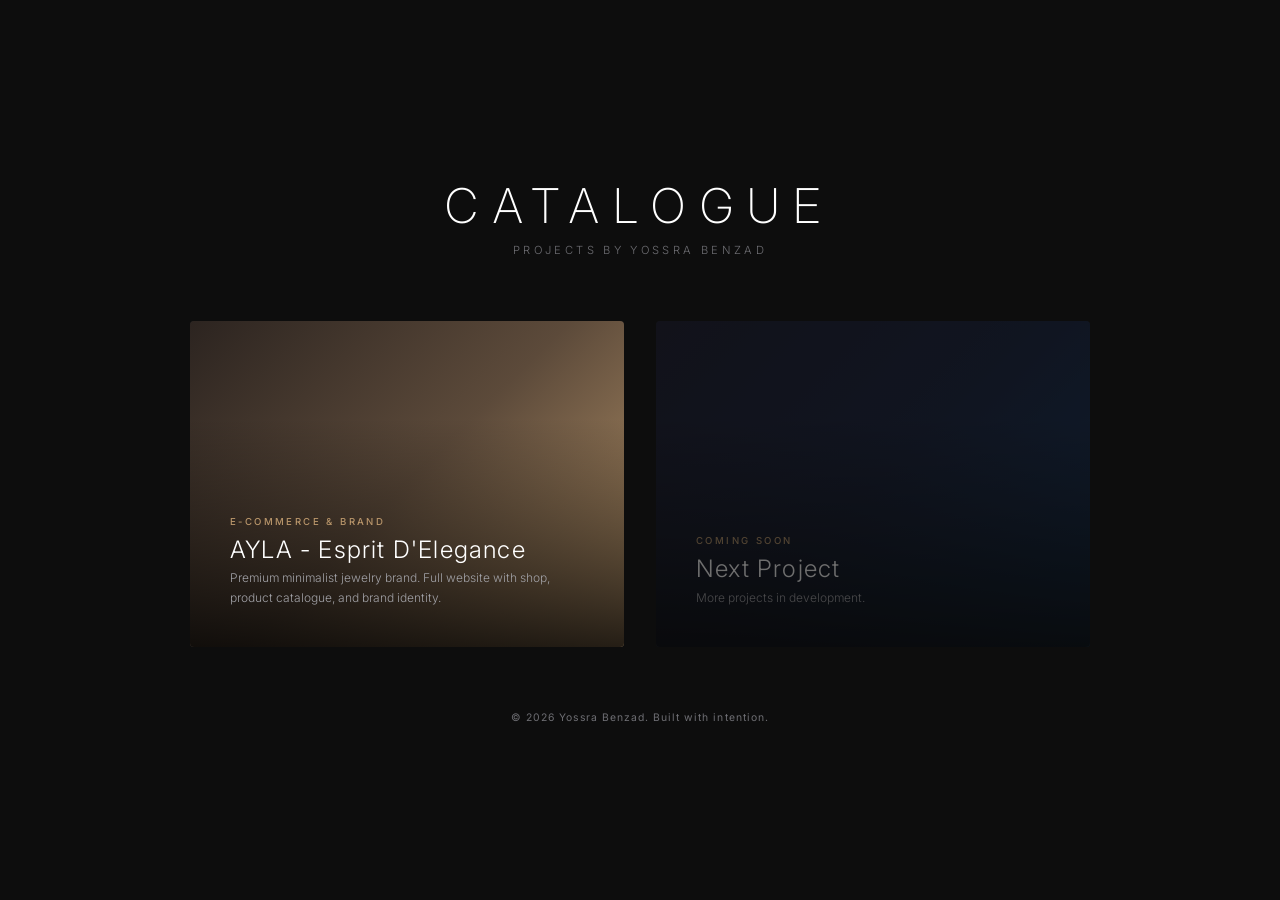
==== index.html @ 7e86b5d7 "feat: restructure as Catalogue with AYLA as sub-brand - Root index.html = Catalogue landing page (al" ====
<!DOCTYPE html>
<html lang="en">
<head>
  <meta charset="UTF-8">
  <meta name="viewport" content="width=device-width, initial-scale=1.0">
  <title>Catalogue | Projects by Yossra Benzad</title>
  <style>
    @import url('https://fonts.googleapis.com/css2?family=Inter:wght@200;300;400;500&display=swap');
    *, *::before, *::after { margin: 0; padding: 0; box-sizing: border-box; }
    body {
      font-family: 'Inter', sans-serif;
      background: #0D0D0D;
      color: #fff;
      min-height: 100vh;
      display: flex;
      flex-direction: column;
      align-items: center;
      justify-content: center;
      padding: 4rem 2rem;
    }
    h1 {
      font-size: 3rem;
      font-weight: 200;
      letter-spacing: 0.3em;
      text-transform: uppercase;
      margin-bottom: 0.5rem;
    }
    .subtitle {
      font-size: 0.7rem;
      font-weight: 300;
      letter-spacing: 0.3em;
      text-transform: uppercase;
      color: #6E6E73;
      margin-bottom: 4rem;
    }
    .projects {
      display: grid;
      grid-template-columns: repeat(auto-fit, minmax(300px, 1fr));
      gap: 2rem;
      max-width: 900px;
      width: 100%;
    }
    .project-card {
      position: relative;
      overflow: hidden;
      aspect-ratio: 4/3;
      border-radius: 4px;
      cursor: pointer;
      background: #1D1D1F;
      display: flex;
      flex-direction: column;
      justify-content: flex-end;
      padding: 2.5rem;
      text-decoration: none;
      color: inherit;
      transition: transform 0.5s cubic-bezier(0.25, 0.1, 0.25, 1);
    }
    .project-card:hover { transform: scale(1.02); }
    .project-card::before {
      content: '';
      position: absolute;
      inset: 0;
      background: linear-gradient(180deg, transparent 30%, rgba(0,0,0,0.8) 100%);
      z-index: 1;
    }
    .project-card-bg {
      position: absolute;
      inset: 0;
      transition: transform 1s ease;
    }
    .project-card:hover .project-card-bg { transform: scale(1.08); }
    .project-card-content { position: relative; z-index: 2; }
    .project-label {
      font-size: 0.6rem;
      font-weight: 500;
      letter-spacing: 0.25em;
      text-transform: uppercase;
      color: #B8956A;
      margin-bottom: 0.5rem;
    }
    .project-name {
      font-size: 1.5rem;
      font-weight: 300;
      letter-spacing: 0.05em;
      margin-bottom: 0.3rem;
    }
    .project-desc {
      font-size: 0.75rem;
      font-weight: 300;
      color: #A1A1A6;
      line-height: 1.6;
    }
    .project-arrow {
      position: absolute;
      top: 1.5rem;
      right: 1.5rem;
      font-size: 1.2rem;
      color: #B8956A;
      z-index: 2;
      opacity: 0;
      transform: translate(-5px, 5px);
      transition: all 0.4s;
    }
    .project-card:hover .project-arrow {
      opacity: 1;
      transform: translate(0, 0);
    }
    .footer-text {
      margin-top: 4rem;
      font-size: 0.65rem;
      color: #6E6E73;
      letter-spacing: 0.1em;
    }
  </style>
</head>
<body>
  <h1>Catalogue</h1>
  <p class="subtitle">Projects by Yossra Benzad</p>

  <div class="projects">
    <a href="ayla/index.html" class="project-card">
      <div class="project-card-bg" style="background: linear-gradient(135deg, #2C2420 0%, #5C4A3A 50%, #B8956A 100%);"></div>
      <span class="project-arrow">&nearr;</span>
      <div class="project-card-content">
        <p class="project-label">E-commerce & Brand</p>
        <h2 class="project-name">AYLA - Esprit D'Elegance</h2>
        <p class="project-desc">Premium minimalist jewelry brand. Full website with shop, product catalogue, and brand identity.</p>
      </div>
    </a>

    <a href="#" class="project-card" style="opacity:0.4;pointer-events:none;">
      <div class="project-card-bg" style="background: linear-gradient(135deg, #1a1a2e 0%, #16213e 50%, #0f3460 100%);"></div>
      <div class="project-card-content">
        <p class="project-label">Coming Soon</p>
        <h2 class="project-name">Next Project</h2>
        <p class="project-desc">More projects in development.</p>
      </div>
    </a>
  </div>

  <p class="footer-text">&copy; 2026 Yossra Benzad. Built with intention.</p>
</body>
</html>
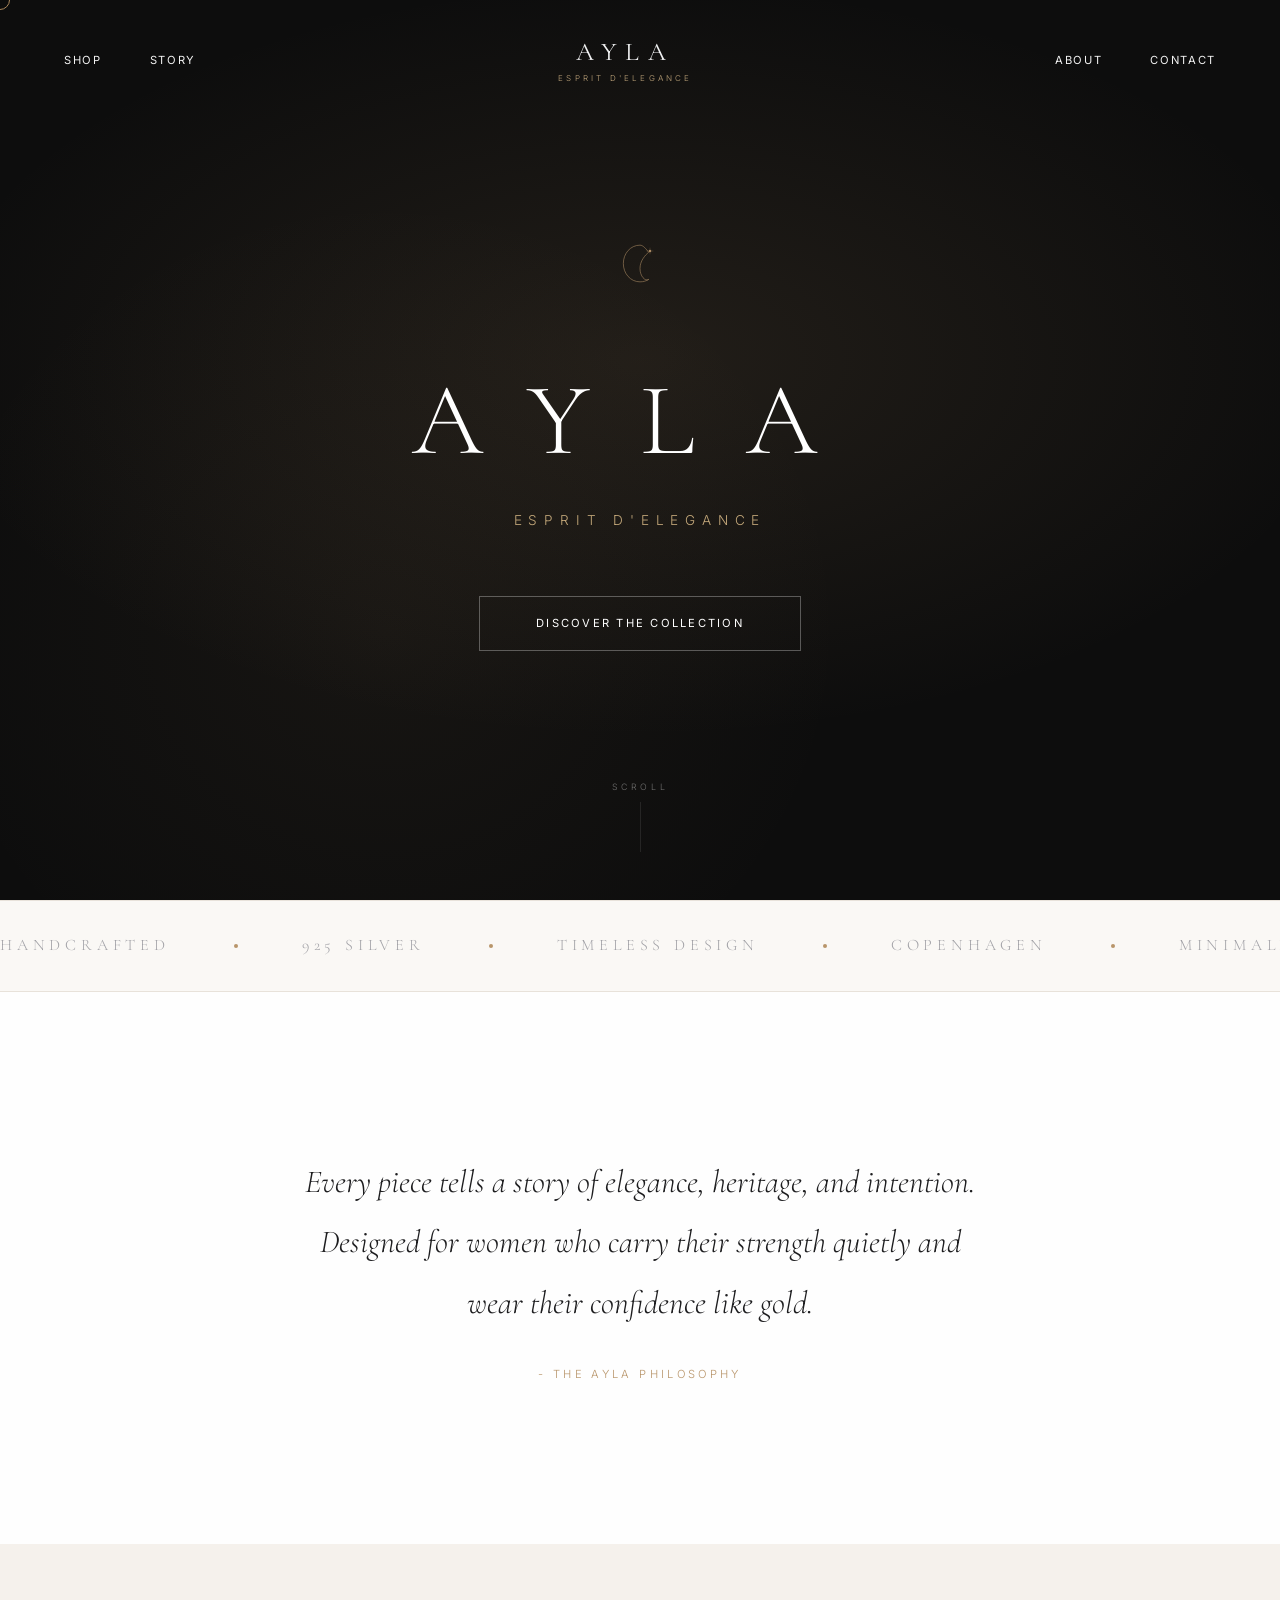
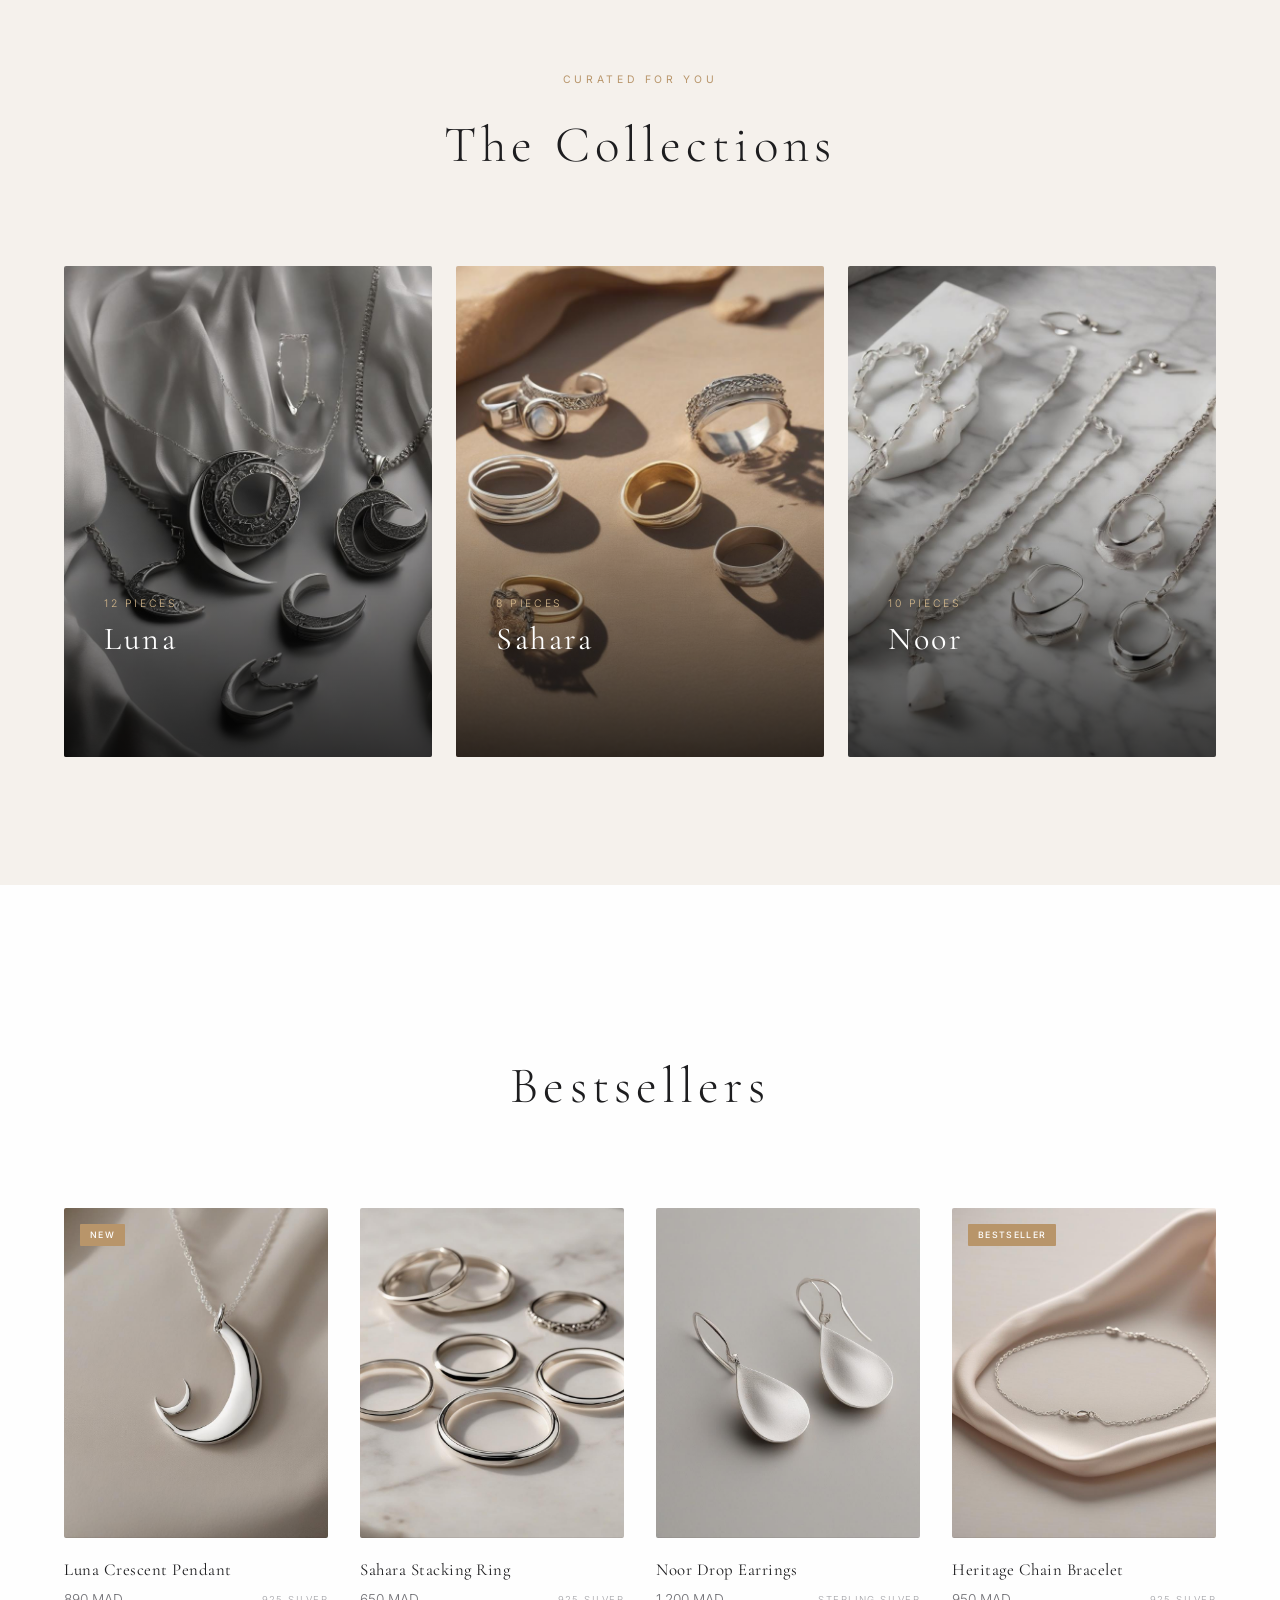
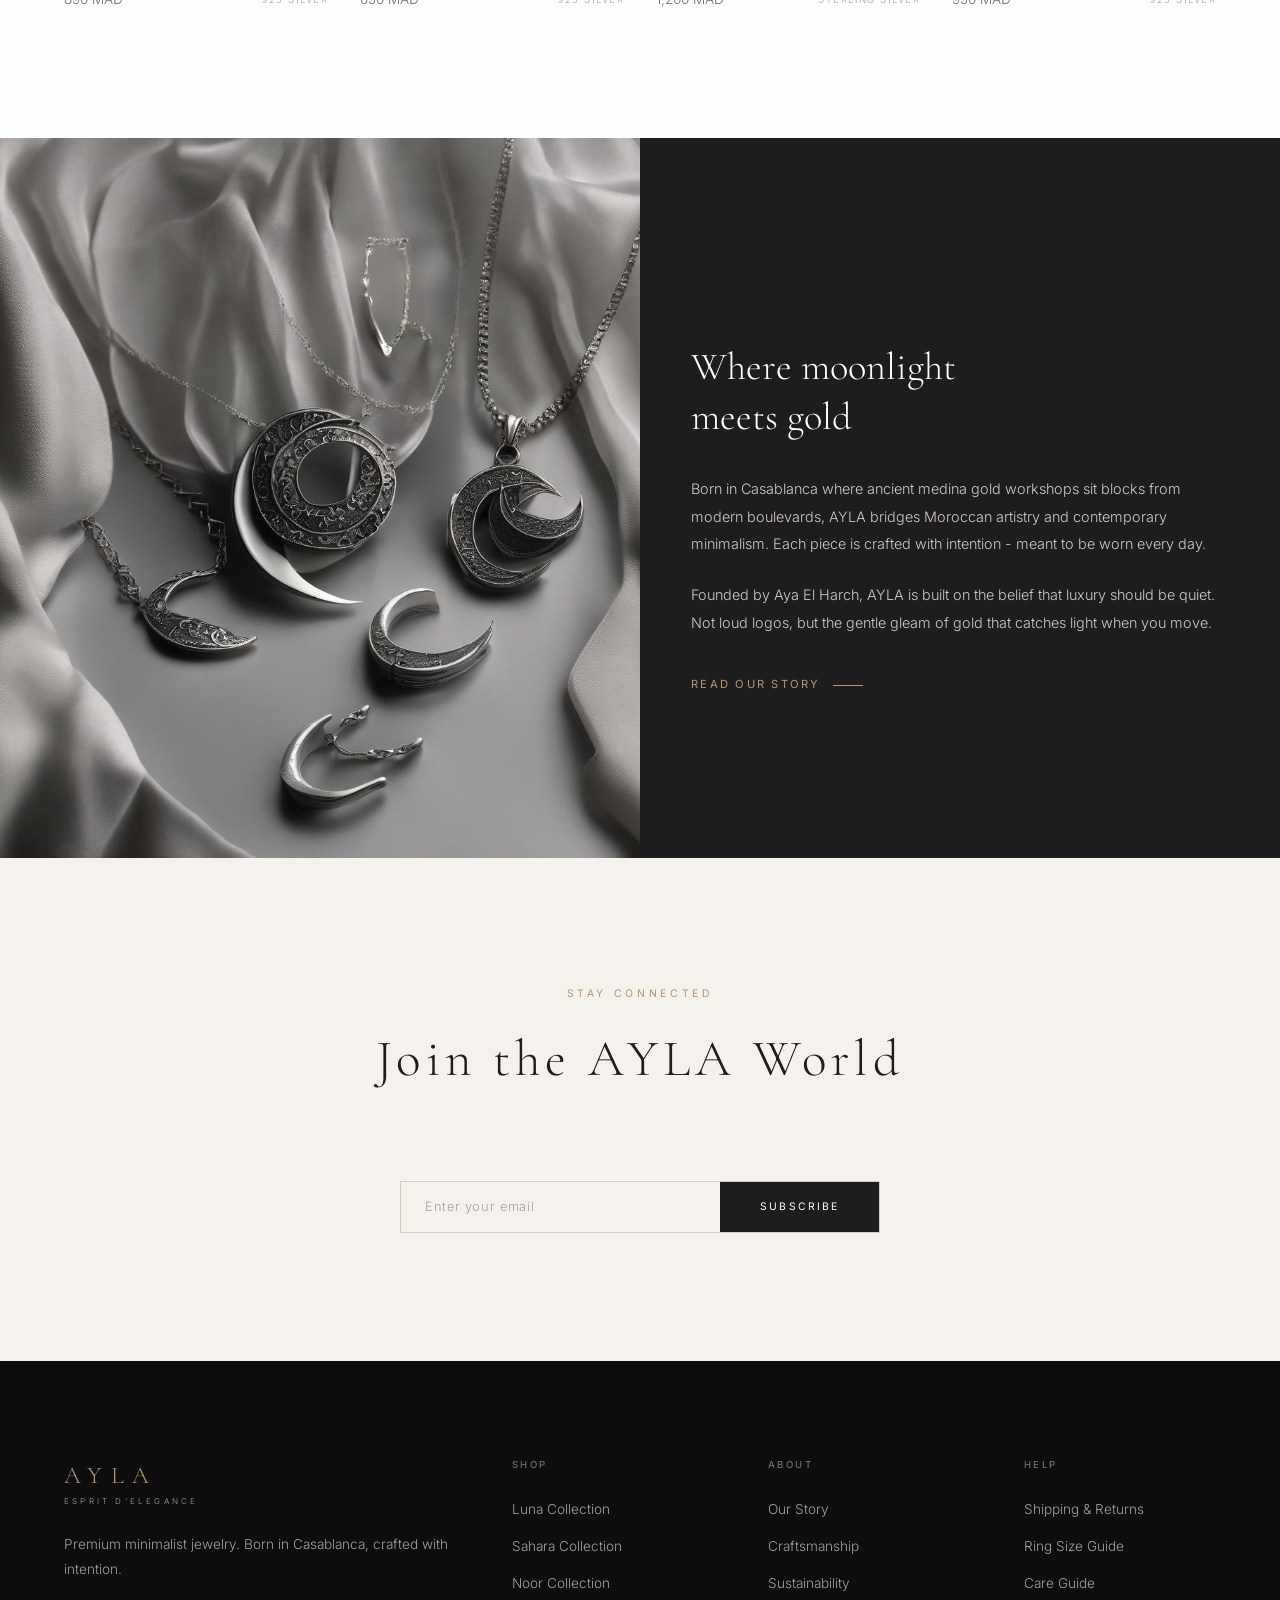
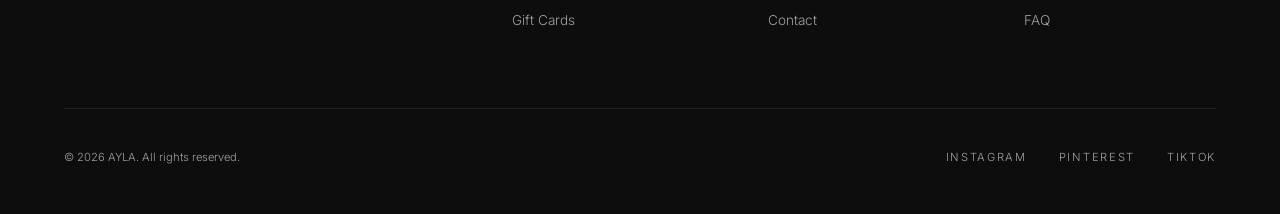
==== commit 7fc9f37f: "Deploy aylamaison.com - restructure for GitHub Pages - CNAME: aylamaison.com custom domain - Moved a" ====
--- a/index.html
+++ b/index.html
@@ -3,141 +3,351 @@
 <head>
   <meta charset="UTF-8">
   <meta name="viewport" content="width=device-width, initial-scale=1.0">
-  <title>Catalogue | Projects by Yossra Benzad</title>
-  <style>
-    @import url('https://fonts.googleapis.com/css2?family=Inter:wght@200;300;400;500&display=swap');
-    *, *::before, *::after { margin: 0; padding: 0; box-sizing: border-box; }
-    body {
-      font-family: 'Inter', sans-serif;
-      background: #0D0D0D;
-      color: #fff;
-      min-height: 100vh;
-      display: flex;
-      flex-direction: column;
-      align-items: center;
-      justify-content: center;
-      padding: 4rem 2rem;
-    }
-    h1 {
-      font-size: 3rem;
-      font-weight: 200;
-      letter-spacing: 0.3em;
-      text-transform: uppercase;
-      margin-bottom: 0.5rem;
-    }
-    .subtitle {
-      font-size: 0.7rem;
-      font-weight: 300;
-      letter-spacing: 0.3em;
-      text-transform: uppercase;
-      color: #6E6E73;
-      margin-bottom: 4rem;
-    }
-    .projects {
-      display: grid;
-      grid-template-columns: repeat(auto-fit, minmax(300px, 1fr));
-      gap: 2rem;
-      max-width: 900px;
-      width: 100%;
-    }
-    .project-card {
-      position: relative;
-      overflow: hidden;
-      aspect-ratio: 4/3;
-      border-radius: 4px;
-      cursor: pointer;
-      background: #1D1D1F;
-      display: flex;
-      flex-direction: column;
-      justify-content: flex-end;
-      padding: 2.5rem;
-      text-decoration: none;
-      color: inherit;
-      transition: transform 0.5s cubic-bezier(0.25, 0.1, 0.25, 1);
-    }
-    .project-card:hover { transform: scale(1.02); }
-    .project-card::before {
-      content: '';
-      position: absolute;
-      inset: 0;
-      background: linear-gradient(180deg, transparent 30%, rgba(0,0,0,0.8) 100%);
-      z-index: 1;
-    }
-    .project-card-bg {
-      position: absolute;
-      inset: 0;
-      transition: transform 1s ease;
-    }
-    .project-card:hover .project-card-bg { transform: scale(1.08); }
-    .project-card-content { position: relative; z-index: 2; }
-    .project-label {
-      font-size: 0.6rem;
-      font-weight: 500;
-      letter-spacing: 0.25em;
-      text-transform: uppercase;
-      color: #B8956A;
-      margin-bottom: 0.5rem;
-    }
-    .project-name {
-      font-size: 1.5rem;
-      font-weight: 300;
-      letter-spacing: 0.05em;
-      margin-bottom: 0.3rem;
-    }
-    .project-desc {
-      font-size: 0.75rem;
-      font-weight: 300;
-      color: #A1A1A6;
-      line-height: 1.6;
-    }
-    .project-arrow {
-      position: absolute;
-      top: 1.5rem;
-      right: 1.5rem;
-      font-size: 1.2rem;
-      color: #B8956A;
-      z-index: 2;
-      opacity: 0;
-      transform: translate(-5px, 5px);
-      transition: all 0.4s;
-    }
-    .project-card:hover .project-arrow {
-      opacity: 1;
-      transform: translate(0, 0);
-    }
-    .footer-text {
-      margin-top: 4rem;
-      font-size: 0.65rem;
-      color: #6E6E73;
-      letter-spacing: 0.1em;
-    }
-  </style>
+  <title>AYLA - Esprit D'Elegance | Fine Jewelry</title>
+  <meta name="description" content="AYLA - Esprit D'Elegance. Premium minimalist jewelry crafted with intention. Timeless pieces for the modern woman.">
+  <link rel="stylesheet" href="assets/css/style.css">
 </head>
 <body>
-  <h1>Catalogue</h1>
-  <p class="subtitle">Projects by Yossra Benzad</p>
-
-  <div class="projects">
-    <a href="ayla/index.html" class="project-card">
-      <div class="project-card-bg" style="background: linear-gradient(135deg, #2C2420 0%, #5C4A3A 50%, #B8956A 100%);"></div>
-      <span class="project-arrow">&nearr;</span>
-      <div class="project-card-content">
-        <p class="project-label">E-commerce & Brand</p>
-        <h2 class="project-name">AYLA - Esprit D'Elegance</h2>
-        <p class="project-desc">Premium minimalist jewelry brand. Full website with shop, product catalogue, and brand identity.</p>
-      </div>
-    </a>
-
-    <a href="#" class="project-card" style="opacity:0.4;pointer-events:none;">
-      <div class="project-card-bg" style="background: linear-gradient(135deg, #1a1a2e 0%, #16213e 50%, #0f3460 100%);"></div>
-      <div class="project-card-content">
-        <p class="project-label">Coming Soon</p>
-        <h2 class="project-name">Next Project</h2>
-        <p class="project-desc">More projects in development.</p>
-      </div>
-    </a>
+
+  <!-- Custom cursor -->
+  <div class="custom-cursor" id="cursor"></div>
+
+  <!-- ═══ Navigation ═══ -->
+  <nav class="nav" id="nav">
+    <ul class="nav-links">
+      <li><a href="shop.html">Shop</a></li>
+      <li><a href="#story">Story</a></li>
+    </ul>
+    <div class="nav-logo">
+      <a href="/">
+        <div class="nav-logo-text">AYLA</div>
+        <div class="nav-logo-sub">Esprit D'Elegance</div>
+      </a>
+    </div>
+    <ul class="nav-links">
+      <li><a href="about.html">About</a></li>
+      <li><a href="contact.html">Contact</a></li>
+    </ul>
+    <div class="nav-toggle" onclick="document.querySelector('.nav-links').classList.toggle('open')">
+      <span></span><span></span><span></span>
+    </div>
+  </nav>
+
+  <!-- ═══ Hero ═══ -->
+  <section class="hero" id="hero">
+    <div class="hero-video-bg"></div>
+    <div class="hero-particles" id="particles"></div>
+
+    <div class="hero-content">
+      <!-- SVG Logo: Crescent moon with star -->
+      <svg class="hero-moon-icon" viewBox="0 0 60 60" fill="none">
+        <path d="M30 5C18.5 5 10 15 10 27c0 12 8.5 22 20 22 4 0 7.5-1 10.5-3C36 49 30 42 30 33c0-9 6-16 10.5-19.5C37.5 10 34 5 30 5z" fill="none" stroke="#B8956A" stroke-width="0.8" opacity="0.8"/>
+        <circle cx="42" cy="12" r="1.5" fill="#B8956A" opacity="0.9"/>
+        <path d="M42 8v8M38 12h8" stroke="#B8956A" stroke-width="0.5" opacity="0.5"/>
+      </svg>
+
+      <h1 class="hero-title">AYLA</h1>
+      <p class="hero-tagline">Esprit D'Elegance</p>
+      <a href="#collections" class="hero-cta magnetic-btn">Discover the Collection</a>
+    </div>
+
+    <div class="hero-scroll-indicator">
+      <span>Scroll</span>
+      <div class="scroll-line"></div>
+    </div>
+  </section>
+
+  <!-- ═══ Marquee ═══ -->
+  <div class="marquee-section">
+    <div class="marquee-track">
+      <span class="marquee-item">Handcrafted <span class="marquee-dot"></span></span>
+      <span class="marquee-item">925 Silver <span class="marquee-dot"></span></span>
+      <span class="marquee-item">Timeless Design <span class="marquee-dot"></span></span>
+      <span class="marquee-item">Copenhagen <span class="marquee-dot"></span></span>
+      <span class="marquee-item">Minimalist <span class="marquee-dot"></span></span>
+      <span class="marquee-item">Heritage <span class="marquee-dot"></span></span>
+      <span class="marquee-item">Everyday Luxury <span class="marquee-dot"></span></span>
+      <span class="marquee-item">Sustainable <span class="marquee-dot"></span></span>
+      <!-- duplicate for seamless loop -->
+      <span class="marquee-item">Handcrafted <span class="marquee-dot"></span></span>
+      <span class="marquee-item">925 Silver <span class="marquee-dot"></span></span>
+      <span class="marquee-item">Timeless Design <span class="marquee-dot"></span></span>
+      <span class="marquee-item">Copenhagen <span class="marquee-dot"></span></span>
+      <span class="marquee-item">Minimalist <span class="marquee-dot"></span></span>
+      <span class="marquee-item">Heritage <span class="marquee-dot"></span></span>
+      <span class="marquee-item">Everyday Luxury <span class="marquee-dot"></span></span>
+      <span class="marquee-item">Sustainable <span class="marquee-dot"></span></span>
+    </div>
   </div>
 
-  <p class="footer-text">&copy; 2026 Yossra Benzad. Built with intention.</p>
+  <!-- ═══ Philosophy ═══ -->
+  <section class="philosophy">
+    <p class="philosophy-quote reveal">
+      Every piece tells a story of elegance, heritage, and intention.
+      Designed for women who carry their strength quietly
+      and wear their confidence like gold.
+    </p>
+    <p class="philosophy-attribution reveal reveal-delay-1">- The AYLA Philosophy</p>
+  </section>
+
+  <!-- ═══ Collections ═══ -->
+  <section class="collections" id="collections">
+    <div class="section-header">
+      <p class="section-label reveal">Curated for you</p>
+      <h2 class="section-title reveal reveal-delay-1">The Collections</h2>
+    </div>
+    <div class="collections-grid">
+      <div class="collection-card reveal">
+        <div class="collection-card-bg" style="background: url('assets/images/collection_luna.jpg') center/cover;"></div>
+        <div class="collection-card-overlay">
+          <span class="collection-count">12 Pieces</span>
+          <h3 class="collection-name">Luna</h3>
+          <div class="collection-explore">
+            Explore <span class="collection-explore-arrow"></span>
+          </div>
+        </div>
+      </div>
+      <div class="collection-card reveal reveal-delay-1">
+        <div class="collection-card-bg" style="background: url('assets/images/collection_sahara.jpg') center/cover;"></div>
+        <div class="collection-card-overlay">
+          <span class="collection-count">8 Pieces</span>
+          <h3 class="collection-name">Sahara</h3>
+          <div class="collection-explore">
+            Explore <span class="collection-explore-arrow"></span>
+          </div>
+        </div>
+      </div>
+      <div class="collection-card reveal reveal-delay-2">
+        <div class="collection-card-bg" style="background: url('assets/images/collection_noor.jpg') center/cover;"></div>
+        <div class="collection-card-overlay">
+          <span class="collection-count">10 Pieces</span>
+          <h3 class="collection-name">Noor</h3>
+          <div class="collection-explore">
+            Explore <span class="collection-explore-arrow"></span>
+          </div>
+        </div>
+      </div>
+    </div>
+  </section>
+
+  <!-- ═══ Featured Products ═══ -->
+  <section class="products" id="bestsellers">
+    <div class="section-header">
+      <p class="section-label reveal">Most Loved</p>
+      <h2 class="section-title reveal reveal-delay-1">Bestsellers</h2>
+    </div>
+    <div class="products-grid">
+      <div class="product-card reveal">
+        <div class="product-image-wrap">
+          <div class="product-image-inner">
+            <img src="assets/images/luna_pendant.jpg" alt="Luna Crescent Pendant" style="width:100%;height:100%;object-fit:cover;">
+          </div>
+          <span class="product-badge">New</span>
+          <div class="product-quick">Quick View</div>
+        </div>
+        <h3 class="product-name">Luna Crescent Pendant</h3>
+        <div class="product-meta">
+          <span class="product-price">890 MAD</span>
+          <span class="product-material">925 Silver</span>
+        </div>
+      </div>
+      <div class="product-card reveal reveal-delay-1">
+        <div class="product-image-wrap">
+          <div class="product-image-inner">
+            <img src="assets/images/sahara_ring.jpg" alt="Sahara Stacking Ring" style="width:100%;height:100%;object-fit:cover;">
+          </div>
+          <div class="product-quick">Quick View</div>
+        </div>
+        <h3 class="product-name">Sahara Stacking Ring</h3>
+        <div class="product-meta">
+          <span class="product-price">650 MAD</span>
+          <span class="product-material">925 Silver</span>
+        </div>
+      </div>
+      <div class="product-card reveal reveal-delay-2">
+        <div class="product-image-wrap">
+          <div class="product-image-inner">
+            <img src="assets/images/noor_earrings.jpg" alt="Noor Drop Earrings" style="width:100%;height:100%;object-fit:cover;">
+          </div>
+          <div class="product-quick">Quick View</div>
+        </div>
+        <h3 class="product-name">Noor Drop Earrings</h3>
+        <div class="product-meta">
+          <span class="product-price">1,200 MAD</span>
+          <span class="product-material">Sterling Silver</span>
+        </div>
+      </div>
+      <div class="product-card reveal reveal-delay-3">
+        <div class="product-image-wrap">
+          <div class="product-image-inner">
+            <img src="assets/images/heritage_bracelet.jpg" alt="Heritage Chain Bracelet" style="width:100%;height:100%;object-fit:cover;">
+          </div>
+          <span class="product-badge">Bestseller</span>
+          <div class="product-quick">Quick View</div>
+        </div>
+        <h3 class="product-name">Heritage Chain Bracelet</h3>
+        <div class="product-meta">
+          <span class="product-price">950 MAD</span>
+          <span class="product-material">925 Silver</span>
+        </div>
+      </div>
+    </div>
+  </section>
+
+  <!-- ═══ Brand Story Split ═══ -->
+  <section class="story-split" id="story">
+    <div class="story-image">
+      <div class="story-image-bg" style="background: url('assets/images/collection_luna.jpg') center/cover;"></div>
+    </div>
+    <div class="story-content">
+      <p class="section-label reveal">Our Heritage</p>
+      <h2 class="story-headline reveal reveal-delay-1">Where moonlight<br>meets gold</h2>
+      <p class="story-text reveal reveal-delay-2">
+        Born in Casablanca where ancient medina gold workshops sit blocks from modern
+        boulevards, AYLA bridges Moroccan artistry and contemporary minimalism.
+        Each piece is crafted with intention - meant to be worn every day.
+      </p>
+      <p class="story-text reveal reveal-delay-2">
+        Founded by Aya El Harch, AYLA is built on the belief that luxury should be quiet.
+        Not loud logos, but the gentle gleam of gold that catches light when you move.
+      </p>
+      <a href="about.html" class="story-cta reveal reveal-delay-3">
+        Read Our Story <span class="story-cta-line"></span>
+      </a>
+    </div>
+  </section>
+
+  <!-- ═══ Newsletter ═══ -->
+  <section class="newsletter">
+    <div class="section-header">
+      <p class="section-label reveal">Stay Connected</p>
+      <h2 class="section-title reveal reveal-delay-1">Join the AYLA World</h2>
+    </div>
+    <form class="newsletter-form reveal reveal-delay-2" onsubmit="event.preventDefault(); this.querySelector('button').textContent='Thank You'; this.querySelector('input').value='';">
+      <input type="email" class="newsletter-input" placeholder="Enter your email" required>
+      <button type="submit" class="newsletter-btn">Subscribe</button>
+    </form>
+  </section>
+
+  <!-- ═══ Footer ═══ -->
+  <footer class="footer">
+    <div class="footer-top">
+      <div>
+        <div class="footer-brand-name">AYLA</div>
+        <div class="footer-brand-sub">Esprit D'Elegance</div>
+        <p class="footer-brand-text">Premium minimalist jewelry. Born in Casablanca, crafted with intention.</p>
+      </div>
+      <div class="footer-col">
+        <h4>Shop</h4>
+        <ul>
+          <li><a href="#">Luna Collection</a></li>
+          <li><a href="#">Sahara Collection</a></li>
+          <li><a href="#">Noor Collection</a></li>
+          <li><a href="#">Gift Cards</a></li>
+        </ul>
+      </div>
+      <div class="footer-col">
+        <h4>About</h4>
+        <ul>
+          <li><a href="about.html">Our Story</a></li>
+          <li><a href="#">Craftsmanship</a></li>
+          <li><a href="#">Sustainability</a></li>
+          <li><a href="contact.html">Contact</a></li>
+        </ul>
+      </div>
+      <div class="footer-col">
+        <h4>Help</h4>
+        <ul>
+          <li><a href="#">Shipping & Returns</a></li>
+          <li><a href="#">Ring Size Guide</a></li>
+          <li><a href="#">Care Guide</a></li>
+          <li><a href="#">FAQ</a></li>
+        </ul>
+      </div>
+    </div>
+    <div class="footer-bottom">
+      <p>&copy; 2026 AYLA. All rights reserved.</p>
+      <div class="footer-social">
+        <a href="#">Instagram</a>
+        <a href="#">Pinterest</a>
+        <a href="#">TikTok</a>
+      </div>
+    </div>
+  </footer>
+
+  <script>
+    // ── Custom cursor ──
+    const cursor = document.getElementById('cursor');
+    let cursorX = 0, cursorY = 0, currentX = 0, currentY = 0;
+
+    document.addEventListener('mousemove', e => {
+      cursorX = e.clientX;
+      cursorY = e.clientY;
+    });
+
+    function animateCursor() {
+      currentX += (cursorX - currentX) * 0.12;
+      currentY += (cursorY - currentY) * 0.12;
+      cursor.style.left = currentX + 'px';
+      cursor.style.top = currentY + 'px';
+      requestAnimationFrame(animateCursor);
+    }
+    animateCursor();
+
+    document.querySelectorAll('a, button, .collection-card, .product-card').forEach(el => {
+      el.addEventListener('mouseenter', () => cursor.classList.add('hovering'));
+      el.addEventListener('mouseleave', () => cursor.classList.remove('hovering'));
+    });
+
+    // ── Sticky nav ──
+    const nav = document.getElementById('nav');
+    window.addEventListener('scroll', () => {
+      nav.classList.toggle('solid', window.scrollY > 100);
+    });
+
+    // ── Floating particles ──
+    const particlesContainer = document.getElementById('particles');
+    for (let i = 0; i < 25; i++) {
+      const p = document.createElement('div');
+      p.classList.add('particle');
+      p.style.left = Math.random() * 100 + '%';
+      p.style.width = p.style.height = (Math.random() * 2 + 1) + 'px';
+      p.style.animationDuration = (Math.random() * 8 + 6) + 's';
+      p.style.animationDelay = (Math.random() * 5) + 's';
+      particlesContainer.appendChild(p);
+    }
+
+    // ── Scroll reveal ──
+    const revealObserver = new IntersectionObserver((entries) => {
+      entries.forEach(entry => {
+        if (entry.isIntersecting) {
+          entry.target.classList.add('visible');
+        }
+      });
+    }, { threshold: 0.15, rootMargin: '0px 0px -60px 0px' });
+
+    document.querySelectorAll('.reveal, .reveal-scale').forEach(el => revealObserver.observe(el));
+
+    // ── Smooth anchor scrolling ──
+    document.querySelectorAll('a[href^="#"]').forEach(a => {
+      a.addEventListener('click', e => {
+        e.preventDefault();
+        const target = document.querySelector(a.getAttribute('href'));
+        if (target) {
+          target.scrollIntoView({ behavior: 'smooth', block: 'start' });
+        }
+      });
+    });
+
+    // ── Parallax on hero content ──
+    const heroContent = document.querySelector('.hero-content');
+    window.addEventListener('scroll', () => {
+      const scrolled = window.scrollY;
+      if (scrolled < window.innerHeight) {
+        heroContent.style.transform = `translateY(${scrolled * 0.3}px)`;
+        heroContent.style.opacity = 1 - (scrolled / window.innerHeight) * 1.2;
+      }
+    });
+  </script>
 </body>
 </html>
--- a/assets/css/style.css
+++ b/assets/css/style.css
@@ -0,0 +1,1066 @@
+/* ═══════════════════════════════════════════════════════════
+   AYLA - Esprit D'Elegance
+   Premium Jewelry - Apple-grade interactive site
+   ═══════════════════════════════════════════════════════════ */
+
+@import url('https://fonts.googleapis.com/css2?family=Cormorant+Garamond:ital,wght@0,300;0,400;0,500;0,600;1,300;1,400&family=Inter:wght@200;300;400;500&display=swap');
+
+:root {
+  --gold: #B8956A;
+  --gold-light: #D4B88C;
+  --gold-dark: #8C6D3F;
+  --gold-muted: #C4A87A;
+  --cream: #FAF8F5;
+  --cream-warm: #F5F1EC;
+  --sand: #E8E2DA;
+  --stone: #D4CCC2;
+  --charcoal: #1D1D1F;
+  --dark: #0D0D0D;
+  --text: #1D1D1F;
+  --text-secondary: #6E6E73;
+  --text-muted: #A1A1A6;
+  --white: #FFFFFF;
+  --bg: #FEFEFE;
+
+  --font-display: 'Cormorant Garamond', Georgia, serif;
+  --font-body: 'Inter', -apple-system, BlinkMacSystemFont, sans-serif;
+
+  --ease: cubic-bezier(0.25, 0.1, 0.25, 1);
+  --ease-out: cubic-bezier(0, 0, 0.2, 1);
+  --ease-spring: cubic-bezier(0.34, 1.56, 0.64, 1);
+}
+
+*, *::before, *::after { margin: 0; padding: 0; box-sizing: border-box; }
+
+html {
+  scroll-behavior: smooth;
+  font-size: 16px;
+  scroll-snap-type: y proximity;
+}
+
+body {
+  font-family: var(--font-body);
+  font-weight: 300;
+  color: var(--text);
+  background: var(--bg);
+  line-height: 1.6;
+  -webkit-font-smoothing: antialiased;
+  -moz-osx-font-smoothing: grayscale;
+  overflow-x: hidden;
+}
+
+img { max-width: 100%; height: auto; display: block; }
+a { text-decoration: none; color: inherit; }
+
+::selection {
+  background: var(--gold);
+  color: var(--white);
+}
+
+/* ── Smooth reveal animations ── */
+.reveal {
+  opacity: 0;
+  transform: translateY(60px);
+  transition: opacity 1s var(--ease), transform 1s var(--ease);
+}
+.reveal.visible {
+  opacity: 1;
+  transform: translateY(0);
+}
+.reveal-delay-1 { transition-delay: 0.15s; }
+.reveal-delay-2 { transition-delay: 0.3s; }
+.reveal-delay-3 { transition-delay: 0.45s; }
+
+.reveal-scale {
+  opacity: 0;
+  transform: scale(0.95);
+  transition: opacity 0.8s var(--ease), transform 0.8s var(--ease);
+}
+.reveal-scale.visible {
+  opacity: 1;
+  transform: scale(1);
+}
+
+/* ── Magnetic button effect ── */
+.magnetic-btn {
+  position: relative;
+  display: inline-flex;
+  align-items: center;
+  justify-content: center;
+  cursor: pointer;
+  transition: transform 0.4s var(--ease-spring);
+}
+.magnetic-btn:hover { transform: scale(1.02); }
+.magnetic-btn:active { transform: scale(0.98); }
+
+/* ═══ NAVIGATION ═══ */
+.nav {
+  position: fixed;
+  top: 0;
+  left: 0;
+  right: 0;
+  z-index: 1000;
+  padding: 2rem 5%;
+  display: flex;
+  justify-content: space-between;
+  align-items: center;
+  transition: all 0.6s var(--ease);
+  mix-blend-mode: difference;
+}
+
+.nav.solid {
+  mix-blend-mode: normal;
+  background: rgba(254,254,254,0.85);
+  backdrop-filter: saturate(180%) blur(20px);
+  -webkit-backdrop-filter: saturate(180%) blur(20px);
+  padding: 1rem 5%;
+  border-bottom: 0.5px solid rgba(0,0,0,0.06);
+}
+
+.nav-logo {
+  text-align: center;
+}
+
+.nav-logo-text {
+  font-family: var(--font-display);
+  font-size: 1.6rem;
+  font-weight: 400;
+  letter-spacing: 0.35em;
+  color: var(--white);
+  text-transform: uppercase;
+  transition: color 0.6s var(--ease);
+}
+
+.nav.solid .nav-logo-text { color: var(--charcoal); }
+
+.nav-logo-sub {
+  font-family: var(--font-body);
+  font-size: 0.5rem;
+  letter-spacing: 0.4em;
+  text-transform: uppercase;
+  color: var(--gold-light);
+  margin-top: -1px;
+}
+
+.nav-links {
+  display: flex;
+  gap: 3rem;
+  list-style: none;
+}
+
+.nav-links a {
+  font-family: var(--font-body);
+  font-size: 0.7rem;
+  font-weight: 400;
+  letter-spacing: 0.15em;
+  text-transform: uppercase;
+  color: var(--white);
+  position: relative;
+  padding: 4px 0;
+  transition: opacity 0.3s;
+}
+
+.nav.solid .nav-links a { color: var(--text-secondary); }
+.nav-links a:hover { opacity: 0.6; }
+
+.nav-links a::after {
+  content: '';
+  position: absolute;
+  bottom: 0;
+  left: 0;
+  width: 0;
+  height: 0.5px;
+  background: currentColor;
+  transition: width 0.4s var(--ease);
+}
+.nav-links a:hover::after { width: 100%; }
+
+.nav-toggle {
+  display: none;
+  flex-direction: column;
+  gap: 6px;
+  cursor: pointer;
+  padding: 8px;
+  z-index: 10;
+}
+
+.nav-toggle span {
+  width: 22px;
+  height: 1px;
+  background: var(--white);
+  transition: all 0.3s;
+}
+
+.nav.solid .nav-toggle span { background: var(--charcoal); }
+
+/* ═══ HERO ═══ */
+.hero {
+  height: 100vh;
+  height: 100dvh;
+  display: flex;
+  align-items: center;
+  justify-content: center;
+  position: relative;
+  background: var(--dark);
+  overflow: hidden;
+  scroll-snap-align: start;
+}
+
+.hero-video-bg {
+  position: absolute;
+  inset: 0;
+  background:
+    radial-gradient(ellipse 80% 60% at 50% 40%, rgba(184,149,106,0.12) 0%, transparent 70%),
+    radial-gradient(ellipse 60% 80% at 30% 70%, rgba(184,149,106,0.06) 0%, transparent 60%),
+    linear-gradient(180deg, rgba(13,13,13,0.3) 0%, var(--dark) 100%);
+}
+
+/* Animated particles */
+.hero-particles {
+  position: absolute;
+  inset: 0;
+  overflow: hidden;
+}
+
+.particle {
+  position: absolute;
+  width: 2px;
+  height: 2px;
+  background: var(--gold-light);
+  border-radius: 50%;
+  opacity: 0;
+  animation: float-particle linear infinite;
+}
+
+@keyframes float-particle {
+  0% { opacity: 0; transform: translateY(100vh) scale(0); }
+  10% { opacity: 0.6; }
+  90% { opacity: 0.6; }
+  100% { opacity: 0; transform: translateY(-10vh) scale(1); }
+}
+
+.hero-content {
+  position: relative;
+  z-index: 2;
+  text-align: center;
+  padding: 2rem;
+}
+
+.hero-moon-icon {
+  width: 50px;
+  height: 50px;
+  margin: 0 auto 2.5rem;
+  opacity: 0;
+  animation: fadeInDown 1.2s var(--ease) 0.3s forwards;
+}
+
+.hero-title {
+  font-family: var(--font-display);
+  font-size: clamp(3rem, 8vw, 7rem);
+  font-weight: 300;
+  letter-spacing: 0.5em;
+  text-transform: uppercase;
+  color: var(--white);
+  margin-bottom: 0.5rem;
+  opacity: 0;
+  animation: fadeInUp 1s var(--ease) 0.6s forwards;
+}
+
+.hero-tagline {
+  font-family: var(--font-body);
+  font-size: clamp(0.65rem, 1.2vw, 0.85rem);
+  font-weight: 300;
+  letter-spacing: 0.5em;
+  text-transform: uppercase;
+  color: var(--gold-muted);
+  margin-bottom: 4rem;
+  opacity: 0;
+  animation: fadeInUp 1s var(--ease) 0.9s forwards;
+}
+
+.hero-cta {
+  display: inline-block;
+  font-family: var(--font-body);
+  font-size: 0.7rem;
+  font-weight: 400;
+  letter-spacing: 0.2em;
+  text-transform: uppercase;
+  color: var(--white);
+  border: 0.5px solid rgba(255,255,255,0.3);
+  padding: 1.1rem 3.5rem;
+  transition: all 0.5s var(--ease);
+  opacity: 0;
+  animation: fadeInUp 1s var(--ease) 1.2s forwards;
+  position: relative;
+  overflow: hidden;
+}
+
+.hero-cta::before {
+  content: '';
+  position: absolute;
+  inset: 0;
+  background: var(--gold);
+  transform: scaleX(0);
+  transform-origin: right;
+  transition: transform 0.6s var(--ease);
+  z-index: -1;
+}
+
+.hero-cta:hover::before {
+  transform: scaleX(1);
+  transform-origin: left;
+}
+
+.hero-cta:hover {
+  border-color: var(--gold);
+  color: var(--white);
+}
+
+.hero-scroll-indicator {
+  position: absolute;
+  bottom: 3rem;
+  left: 50%;
+  transform: translateX(-50%);
+  display: flex;
+  flex-direction: column;
+  align-items: center;
+  gap: 8px;
+  z-index: 2;
+  opacity: 0;
+  animation: fadeIn 1s var(--ease) 2s forwards;
+}
+
+.hero-scroll-indicator span {
+  font-size: 0.55rem;
+  letter-spacing: 0.4em;
+  text-transform: uppercase;
+  color: rgba(255,255,255,0.4);
+}
+
+.scroll-line {
+  width: 1px;
+  height: 50px;
+  position: relative;
+  overflow: hidden;
+  background: rgba(255,255,255,0.1);
+}
+
+.scroll-line::after {
+  content: '';
+  position: absolute;
+  top: -100%;
+  left: 0;
+  width: 100%;
+  height: 100%;
+  background: linear-gradient(180deg, transparent, var(--gold-light));
+  animation: scrollDown 2s var(--ease) infinite;
+}
+
+@keyframes scrollDown {
+  0% { top: -100%; }
+  100% { top: 100%; }
+}
+
+@keyframes fadeInUp {
+  from { opacity: 0; transform: translateY(30px); }
+  to { opacity: 1; transform: translateY(0); }
+}
+
+@keyframes fadeInDown {
+  from { opacity: 0; transform: translateY(-20px); }
+  to { opacity: 1; transform: translateY(0); }
+}
+
+@keyframes fadeIn {
+  to { opacity: 1; }
+}
+
+/* ═══ MARQUEE ═══ */
+.marquee-section {
+  padding: 2rem 0;
+  background: var(--cream);
+  overflow: hidden;
+  border-top: 0.5px solid var(--sand);
+  border-bottom: 0.5px solid var(--sand);
+}
+
+.marquee-track {
+  display: flex;
+  gap: 4rem;
+  animation: marquee 30s linear infinite;
+  width: max-content;
+}
+
+.marquee-item {
+  font-family: var(--font-display);
+  font-size: 1rem;
+  font-weight: 300;
+  letter-spacing: 0.3em;
+  text-transform: uppercase;
+  color: var(--text-muted);
+  white-space: nowrap;
+  display: flex;
+  align-items: center;
+  gap: 4rem;
+}
+
+.marquee-dot {
+  width: 4px;
+  height: 4px;
+  border-radius: 50%;
+  background: var(--gold);
+  flex-shrink: 0;
+}
+
+@keyframes marquee {
+  0% { transform: translateX(0); }
+  100% { transform: translateX(-50%); }
+}
+
+/* ═══ PHILOSOPHY ═══ */
+.philosophy {
+  padding: 10rem 5%;
+  text-align: center;
+  background: var(--bg);
+  position: relative;
+}
+
+.philosophy-quote {
+  max-width: 700px;
+  margin: 0 auto;
+  font-family: var(--font-display);
+  font-size: clamp(1.4rem, 2.5vw, 2rem);
+  font-weight: 300;
+  font-style: italic;
+  line-height: 1.9;
+  color: var(--text);
+}
+
+.philosophy-attribution {
+  margin-top: 2rem;
+  font-family: var(--font-body);
+  font-size: 0.7rem;
+  letter-spacing: 0.3em;
+  text-transform: uppercase;
+  color: var(--gold);
+}
+
+/* ═══ COLLECTIONS ═══ */
+.collections {
+  padding: 8rem 5%;
+  background: var(--cream-warm);
+}
+
+.section-header {
+  text-align: center;
+  margin-bottom: 5rem;
+}
+
+.section-label {
+  font-family: var(--font-body);
+  font-size: 0.65rem;
+  font-weight: 400;
+  letter-spacing: 0.35em;
+  text-transform: uppercase;
+  color: var(--gold);
+  margin-bottom: 1rem;
+}
+
+.section-title {
+  font-family: var(--font-display);
+  font-size: clamp(2rem, 4vw, 3.2rem);
+  font-weight: 300;
+  letter-spacing: 0.1em;
+  color: var(--text);
+}
+
+.collections-grid {
+  display: grid;
+  grid-template-columns: repeat(3, 1fr);
+  gap: 1.5rem;
+  max-width: 1400px;
+  margin: 0 auto;
+}
+
+.collection-card {
+  position: relative;
+  overflow: hidden;
+  aspect-ratio: 3/4;
+  cursor: pointer;
+  border-radius: 2px;
+}
+
+.collection-card-bg {
+  position: absolute;
+  inset: 0;
+  transition: transform 1.2s var(--ease);
+}
+
+.collection-card:hover .collection-card-bg {
+  transform: scale(1.08);
+}
+
+.collection-card-overlay {
+  position: absolute;
+  inset: 0;
+  background: linear-gradient(180deg, transparent 40%, rgba(0,0,0,0.7) 100%);
+  display: flex;
+  flex-direction: column;
+  justify-content: flex-end;
+  padding: 3rem 2.5rem;
+  transition: background 0.6s var(--ease);
+}
+
+.collection-card:hover .collection-card-overlay {
+  background: linear-gradient(180deg, rgba(0,0,0,0.1) 0%, rgba(0,0,0,0.8) 100%);
+}
+
+.collection-name {
+  font-family: var(--font-display);
+  font-size: 2rem;
+  font-weight: 400;
+  color: var(--white);
+  letter-spacing: 0.08em;
+  margin-bottom: 0.3rem;
+}
+
+.collection-count {
+  font-family: var(--font-body);
+  font-size: 0.65rem;
+  letter-spacing: 0.25em;
+  text-transform: uppercase;
+  color: var(--gold-light);
+}
+
+.collection-explore {
+  font-family: var(--font-body);
+  font-size: 0.65rem;
+  letter-spacing: 0.2em;
+  text-transform: uppercase;
+  color: var(--white);
+  margin-top: 1.5rem;
+  display: flex;
+  align-items: center;
+  gap: 8px;
+  opacity: 0;
+  transform: translateY(10px);
+  transition: all 0.5s var(--ease);
+}
+
+.collection-card:hover .collection-explore {
+  opacity: 1;
+  transform: translateY(0);
+}
+
+.collection-explore-arrow {
+  width: 20px;
+  height: 1px;
+  background: var(--gold-light);
+  position: relative;
+  transition: width 0.4s var(--ease);
+}
+
+.collection-card:hover .collection-explore-arrow { width: 35px; }
+
+/* ═══ PRODUCTS ═══ */
+.products {
+  padding: 8rem 5%;
+  background: var(--bg);
+}
+
+.products-grid {
+  display: grid;
+  grid-template-columns: repeat(4, 1fr);
+  gap: 2rem;
+  max-width: 1400px;
+  margin: 0 auto;
+}
+
+.product-card {
+  cursor: pointer;
+  group: product;
+}
+
+.product-image-wrap {
+  position: relative;
+  overflow: hidden;
+  aspect-ratio: 4/5;
+  background: var(--cream-warm);
+  margin-bottom: 1.2rem;
+  border-radius: 2px;
+}
+
+.product-image-inner {
+  width: 100%;
+  height: 100%;
+  display: flex;
+  align-items: center;
+  justify-content: center;
+  transition: transform 0.8s var(--ease);
+}
+
+.product-card:hover .product-image-inner {
+  transform: scale(1.04);
+}
+
+.product-badge {
+  position: absolute;
+  top: 1rem;
+  left: 1rem;
+  font-size: 0.55rem;
+  font-weight: 500;
+  letter-spacing: 0.15em;
+  text-transform: uppercase;
+  color: var(--white);
+  background: var(--gold);
+  padding: 4px 10px;
+  border-radius: 1px;
+}
+
+.product-quick {
+  position: absolute;
+  bottom: 0;
+  left: 0;
+  right: 0;
+  padding: 1rem;
+  text-align: center;
+  font-size: 0.65rem;
+  font-weight: 400;
+  letter-spacing: 0.2em;
+  text-transform: uppercase;
+  color: var(--white);
+  background: rgba(29,29,31,0.9);
+  backdrop-filter: blur(10px);
+  transform: translateY(100%);
+  transition: transform 0.5s var(--ease);
+}
+
+.product-card:hover .product-quick {
+  transform: translateY(0);
+}
+
+.product-name {
+  font-family: var(--font-display);
+  font-size: 1.05rem;
+  font-weight: 400;
+  color: var(--text);
+  margin-bottom: 0.3rem;
+  letter-spacing: 0.03em;
+}
+
+.product-meta {
+  display: flex;
+  justify-content: space-between;
+  align-items: center;
+}
+
+.product-price {
+  font-family: var(--font-body);
+  font-size: 0.85rem;
+  font-weight: 300;
+  color: var(--text-secondary);
+}
+
+.product-material {
+  font-size: 0.6rem;
+  letter-spacing: 0.15em;
+  text-transform: uppercase;
+  color: var(--text-muted);
+}
+
+/* ═══ STORY SPLIT ═══ */
+.story-split {
+  display: grid;
+  grid-template-columns: 1fr 1fr;
+  min-height: 80vh;
+}
+
+.story-image {
+  position: relative;
+  overflow: hidden;
+}
+
+.story-image-bg {
+  position: absolute;
+  inset: 0;
+  transition: transform 1.5s var(--ease);
+}
+
+.story-split:hover .story-image-bg {
+  transform: scale(1.03);
+}
+
+.story-content {
+  display: flex;
+  flex-direction: column;
+  justify-content: center;
+  padding: 6rem 8%;
+  background: var(--charcoal);
+}
+
+.story-content .section-label {
+  text-align: left;
+  margin-bottom: 1.5rem;
+}
+
+.story-headline {
+  font-family: var(--font-display);
+  font-size: clamp(1.8rem, 3vw, 2.8rem);
+  font-weight: 300;
+  color: var(--white);
+  line-height: 1.3;
+  margin-bottom: 2rem;
+}
+
+.story-text {
+  font-size: 0.9rem;
+  font-weight: 300;
+  line-height: 1.9;
+  color: var(--stone);
+  margin-bottom: 1.5rem;
+}
+
+.story-cta {
+  display: inline-flex;
+  align-items: center;
+  gap: 12px;
+  font-size: 0.7rem;
+  font-weight: 400;
+  letter-spacing: 0.2em;
+  text-transform: uppercase;
+  color: var(--gold);
+  margin-top: 1rem;
+  transition: gap 0.4s var(--ease);
+}
+
+.story-cta:hover { gap: 20px; }
+
+.story-cta-line {
+  width: 30px;
+  height: 0.5px;
+  background: var(--gold);
+  transition: width 0.4s var(--ease);
+}
+
+.story-cta:hover .story-cta-line { width: 50px; }
+
+/* ═══ NEWSLETTER ═══ */
+.newsletter {
+  padding: 8rem 5%;
+  text-align: center;
+  background: var(--cream-warm);
+}
+
+.newsletter-form {
+  display: flex;
+  max-width: 480px;
+  margin: 3rem auto 0;
+  border: 0.5px solid var(--stone);
+  overflow: hidden;
+  transition: border-color 0.3s;
+}
+
+.newsletter-form:focus-within {
+  border-color: var(--gold);
+}
+
+.newsletter-input {
+  flex: 1;
+  padding: 1.1rem 1.5rem;
+  border: none;
+  background: transparent;
+  font-family: var(--font-body);
+  font-size: 0.8rem;
+  font-weight: 300;
+  color: var(--text);
+  outline: none;
+}
+
+.newsletter-input::placeholder {
+  color: var(--text-muted);
+  letter-spacing: 0.05em;
+}
+
+.newsletter-btn {
+  padding: 1.1rem 2.5rem;
+  border: none;
+  background: var(--charcoal);
+  color: var(--white);
+  font-family: var(--font-body);
+  font-size: 0.65rem;
+  font-weight: 400;
+  letter-spacing: 0.2em;
+  text-transform: uppercase;
+  cursor: pointer;
+  transition: background 0.3s;
+}
+
+.newsletter-btn:hover { background: var(--gold); }
+
+/* ═══ FOOTER ═══ */
+.footer {
+  background: var(--dark);
+  color: var(--stone);
+  padding: 6rem 5% 3rem;
+}
+
+.footer-top {
+  display: grid;
+  grid-template-columns: 2fr 1fr 1fr 1fr;
+  gap: 4rem;
+  max-width: 1400px;
+  margin: 0 auto;
+  padding-bottom: 4rem;
+  border-bottom: 0.5px solid rgba(255,255,255,0.08);
+}
+
+.footer-brand-name {
+  font-family: var(--font-display);
+  font-size: 1.5rem;
+  letter-spacing: 0.35em;
+  color: var(--gold);
+  text-transform: uppercase;
+}
+
+.footer-brand-sub {
+  font-size: 0.5rem;
+  letter-spacing: 0.4em;
+  text-transform: uppercase;
+  color: var(--text-muted);
+  margin-bottom: 1.5rem;
+}
+
+.footer-brand-text {
+  font-size: 0.85rem;
+  font-weight: 300;
+  line-height: 1.8;
+  color: var(--text-muted);
+}
+
+.footer-col h4 {
+  font-family: var(--font-body);
+  font-size: 0.6rem;
+  font-weight: 500;
+  letter-spacing: 0.25em;
+  text-transform: uppercase;
+  color: rgba(255,255,255,0.4);
+  margin-bottom: 1.5rem;
+}
+
+.footer-col ul { list-style: none; }
+
+.footer-col li { margin-bottom: 0.7rem; }
+
+.footer-col a {
+  font-size: 0.85rem;
+  font-weight: 300;
+  color: var(--text-muted);
+  transition: color 0.3s;
+}
+
+.footer-col a:hover { color: var(--gold); }
+
+.footer-bottom {
+  display: flex;
+  justify-content: space-between;
+  align-items: center;
+  max-width: 1400px;
+  margin: 2.5rem auto 0;
+}
+
+.footer-bottom p {
+  font-size: 0.7rem;
+  color: var(--text-muted);
+}
+
+.footer-social {
+  display: flex;
+  gap: 2rem;
+}
+
+.footer-social a {
+  font-size: 0.7rem;
+  letter-spacing: 0.15em;
+  text-transform: uppercase;
+  color: var(--text-muted);
+  transition: color 0.3s;
+}
+
+.footer-social a:hover { color: var(--gold); }
+
+/* ═══ CURSOR ═══ */
+.custom-cursor {
+  width: 20px;
+  height: 20px;
+  border: 1px solid var(--gold);
+  border-radius: 50%;
+  position: fixed;
+  pointer-events: none;
+  z-index: 9999;
+  transition: transform 0.15s var(--ease), opacity 0.3s;
+  transform: translate(-50%, -50%);
+  mix-blend-mode: difference;
+}
+
+.custom-cursor.hovering {
+  transform: translate(-50%, -50%) scale(2.5);
+  background: rgba(184,149,106,0.1);
+}
+
+/* ═══ PAGE HERO (About/Contact) ═══ */
+.page-hero {
+  height: 50vh;
+  min-height: 400px;
+  display: flex;
+  align-items: center;
+  justify-content: center;
+  background: var(--charcoal);
+  position: relative;
+}
+
+.page-hero-title {
+  font-family: var(--font-display);
+  font-size: clamp(2.5rem, 5vw, 4rem);
+  font-weight: 300;
+  letter-spacing: 0.35em;
+  text-transform: uppercase;
+  color: var(--white);
+}
+
+.about-content {
+  padding: 6rem 5%;
+  max-width: 750px;
+  margin: 0 auto;
+}
+
+.about-content p {
+  font-size: 1rem;
+  font-weight: 300;
+  line-height: 2;
+  color: var(--text-secondary);
+  margin-bottom: 2rem;
+}
+
+.contact-grid {
+  display: grid;
+  grid-template-columns: 1fr 1fr;
+  gap: 5rem;
+  max-width: 1000px;
+  margin: 0 auto;
+  padding: 6rem 5%;
+}
+
+.contact-form { display: flex; flex-direction: column; gap: 1.5rem; }
+
+.form-group label {
+  display: block;
+  font-size: 0.6rem;
+  font-weight: 500;
+  letter-spacing: 0.2em;
+  text-transform: uppercase;
+  color: var(--text-muted);
+  margin-bottom: 0.5rem;
+}
+
+.form-group input,
+.form-group textarea {
+  width: 100%;
+  padding: 0.9rem 0;
+  border: none;
+  border-bottom: 0.5px solid var(--stone);
+  background: transparent;
+  font-family: var(--font-body);
+  font-size: 0.9rem;
+  font-weight: 300;
+  color: var(--text);
+  outline: none;
+  transition: border-color 0.3s;
+}
+
+.form-group input:focus,
+.form-group textarea:focus {
+  border-color: var(--gold);
+}
+
+.form-group textarea { resize: vertical; min-height: 100px; }
+
+.form-submit {
+  padding: 1rem 3rem;
+  background: var(--charcoal);
+  border: none;
+  color: var(--white);
+  font-family: var(--font-body);
+  font-size: 0.7rem;
+  font-weight: 400;
+  letter-spacing: 0.2em;
+  text-transform: uppercase;
+  cursor: pointer;
+  transition: background 0.3s;
+  align-self: flex-start;
+}
+
+.form-submit:hover { background: var(--gold); }
+
+.contact-info h3 {
+  font-family: var(--font-display);
+  font-size: 1.6rem;
+  font-weight: 400;
+  color: var(--text);
+  margin-bottom: 2.5rem;
+}
+
+.contact-detail { margin-bottom: 2rem; }
+
+.contact-detail h4 {
+  font-size: 0.6rem;
+  font-weight: 500;
+  letter-spacing: 0.2em;
+  text-transform: uppercase;
+  color: var(--gold);
+  margin-bottom: 0.5rem;
+}
+
+.contact-detail p {
+  font-size: 0.9rem;
+  font-weight: 300;
+  color: var(--text-secondary);
+  line-height: 1.8;
+}
+
+/* ═══ RESPONSIVE ═══ */
+@media (max-width: 1024px) {
+  .collections-grid { grid-template-columns: repeat(2, 1fr); }
+  .products-grid { grid-template-columns: repeat(2, 1fr); }
+  .story-split { grid-template-columns: 1fr; }
+  .footer-top { grid-template-columns: 1fr 1fr; }
+}
+
+@media (max-width: 768px) {
+  .nav-links { display: none; }
+  .nav-toggle { display: flex; }
+  .nav-links.open {
+    display: flex;
+    position: absolute;
+    top: 100%;
+    left: 0;
+    right: 0;
+    flex-direction: column;
+    background: rgba(254,254,254,0.98);
+    backdrop-filter: blur(20px);
+    padding: 2rem 5%;
+    gap: 1.5rem;
+  }
+  .nav-links.open a { color: var(--text) !important; }
+  .collections-grid { grid-template-columns: 1fr; }
+  .products-grid { grid-template-columns: repeat(2, 1fr); gap: 1rem; }
+  .contact-grid { grid-template-columns: 1fr; }
+  .footer-top { grid-template-columns: 1fr; }
+  .custom-cursor { display: none; }
+  .newsletter-form { flex-direction: column; border: none; }
+  .newsletter-input { border: 0.5px solid var(--stone); margin-bottom: 0.5rem; }
+}
+
+@media (max-width: 480px) {
+  .products-grid { grid-template-columns: 1fr; }
+  .hero-title { letter-spacing: 0.25em; }
+}
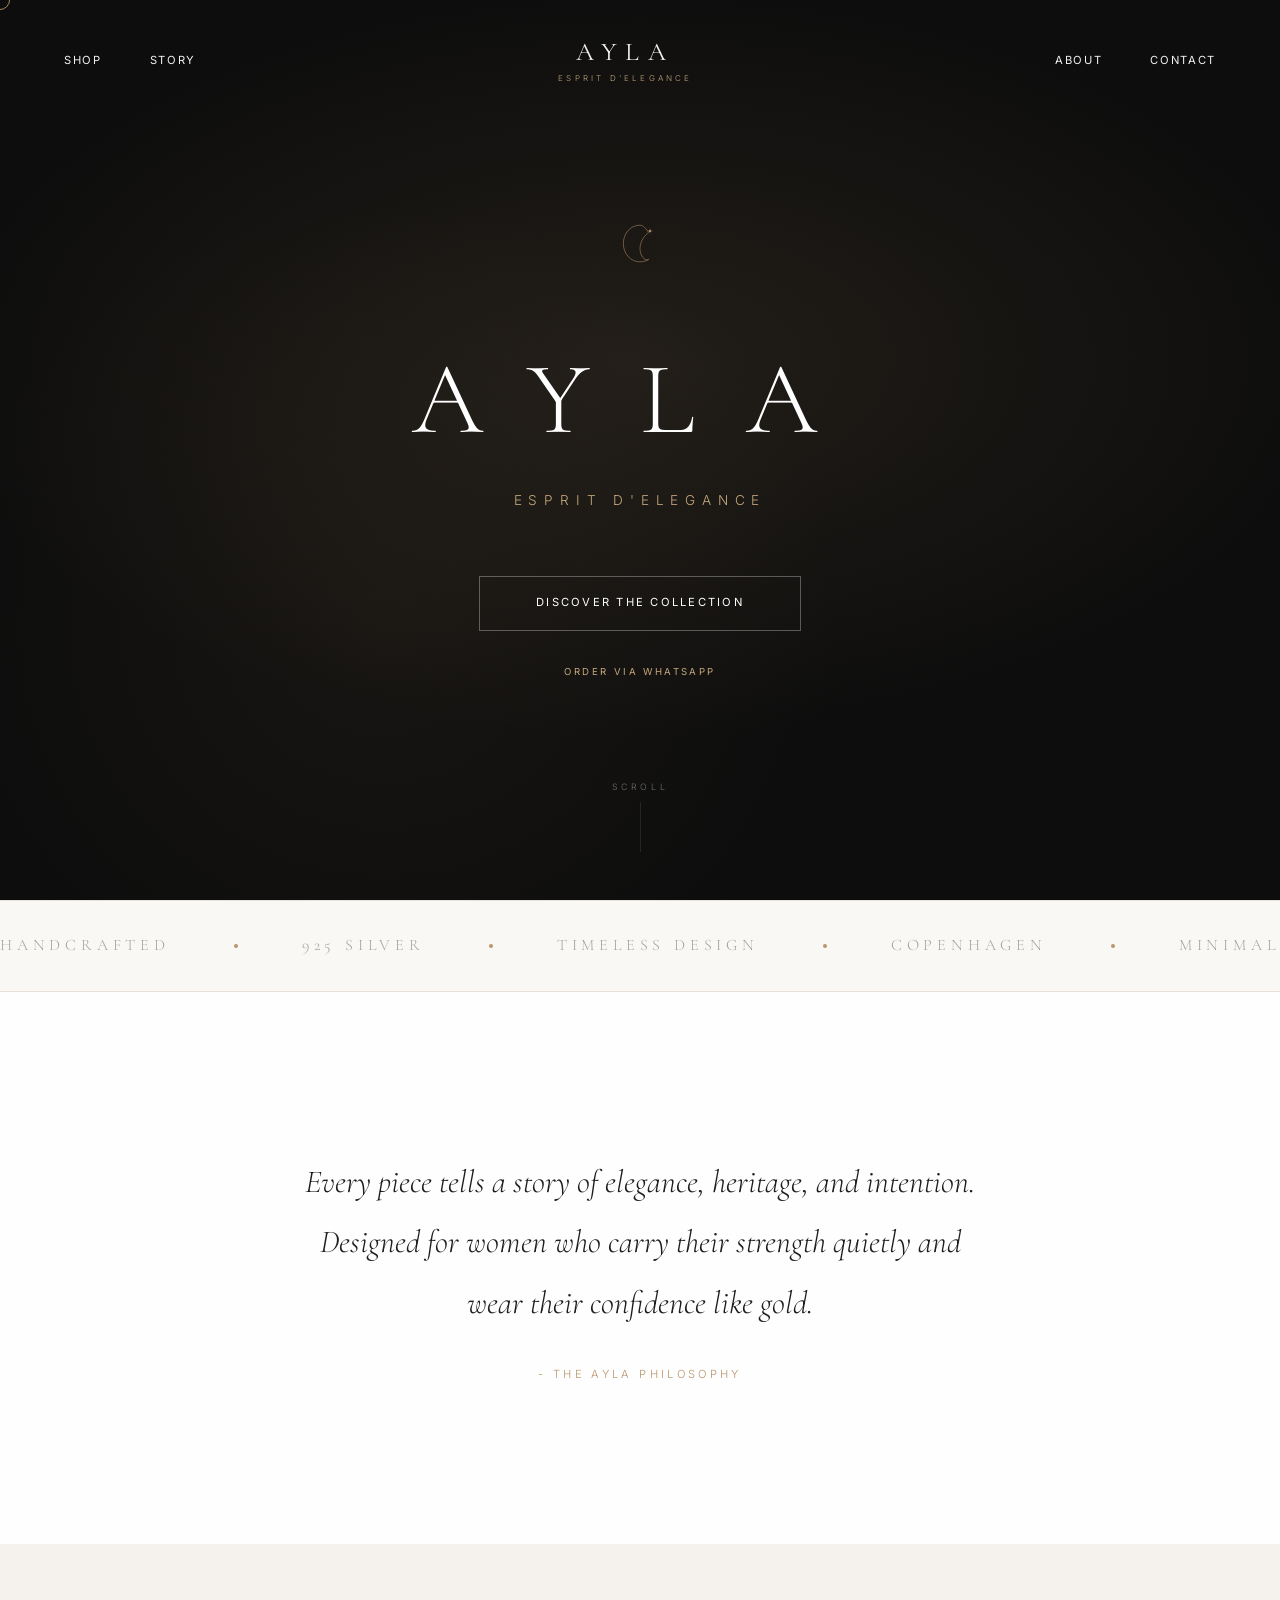
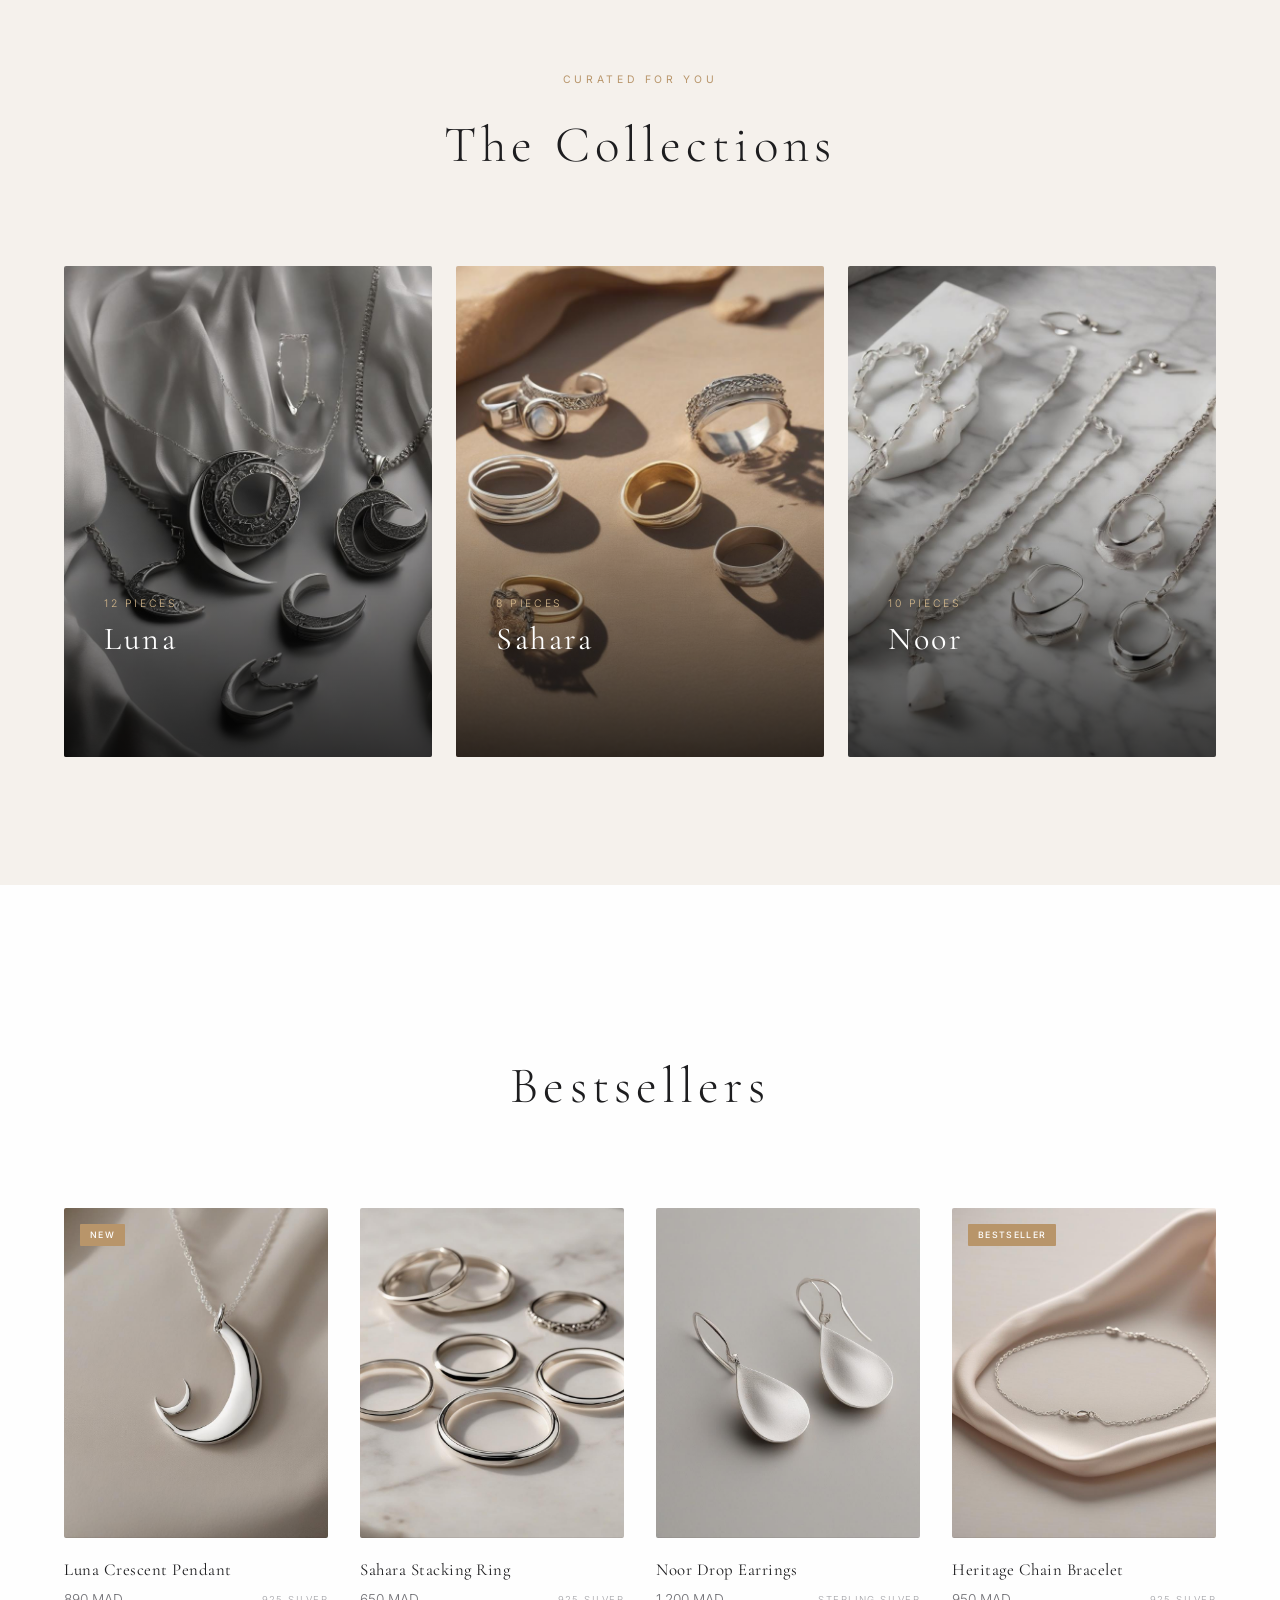
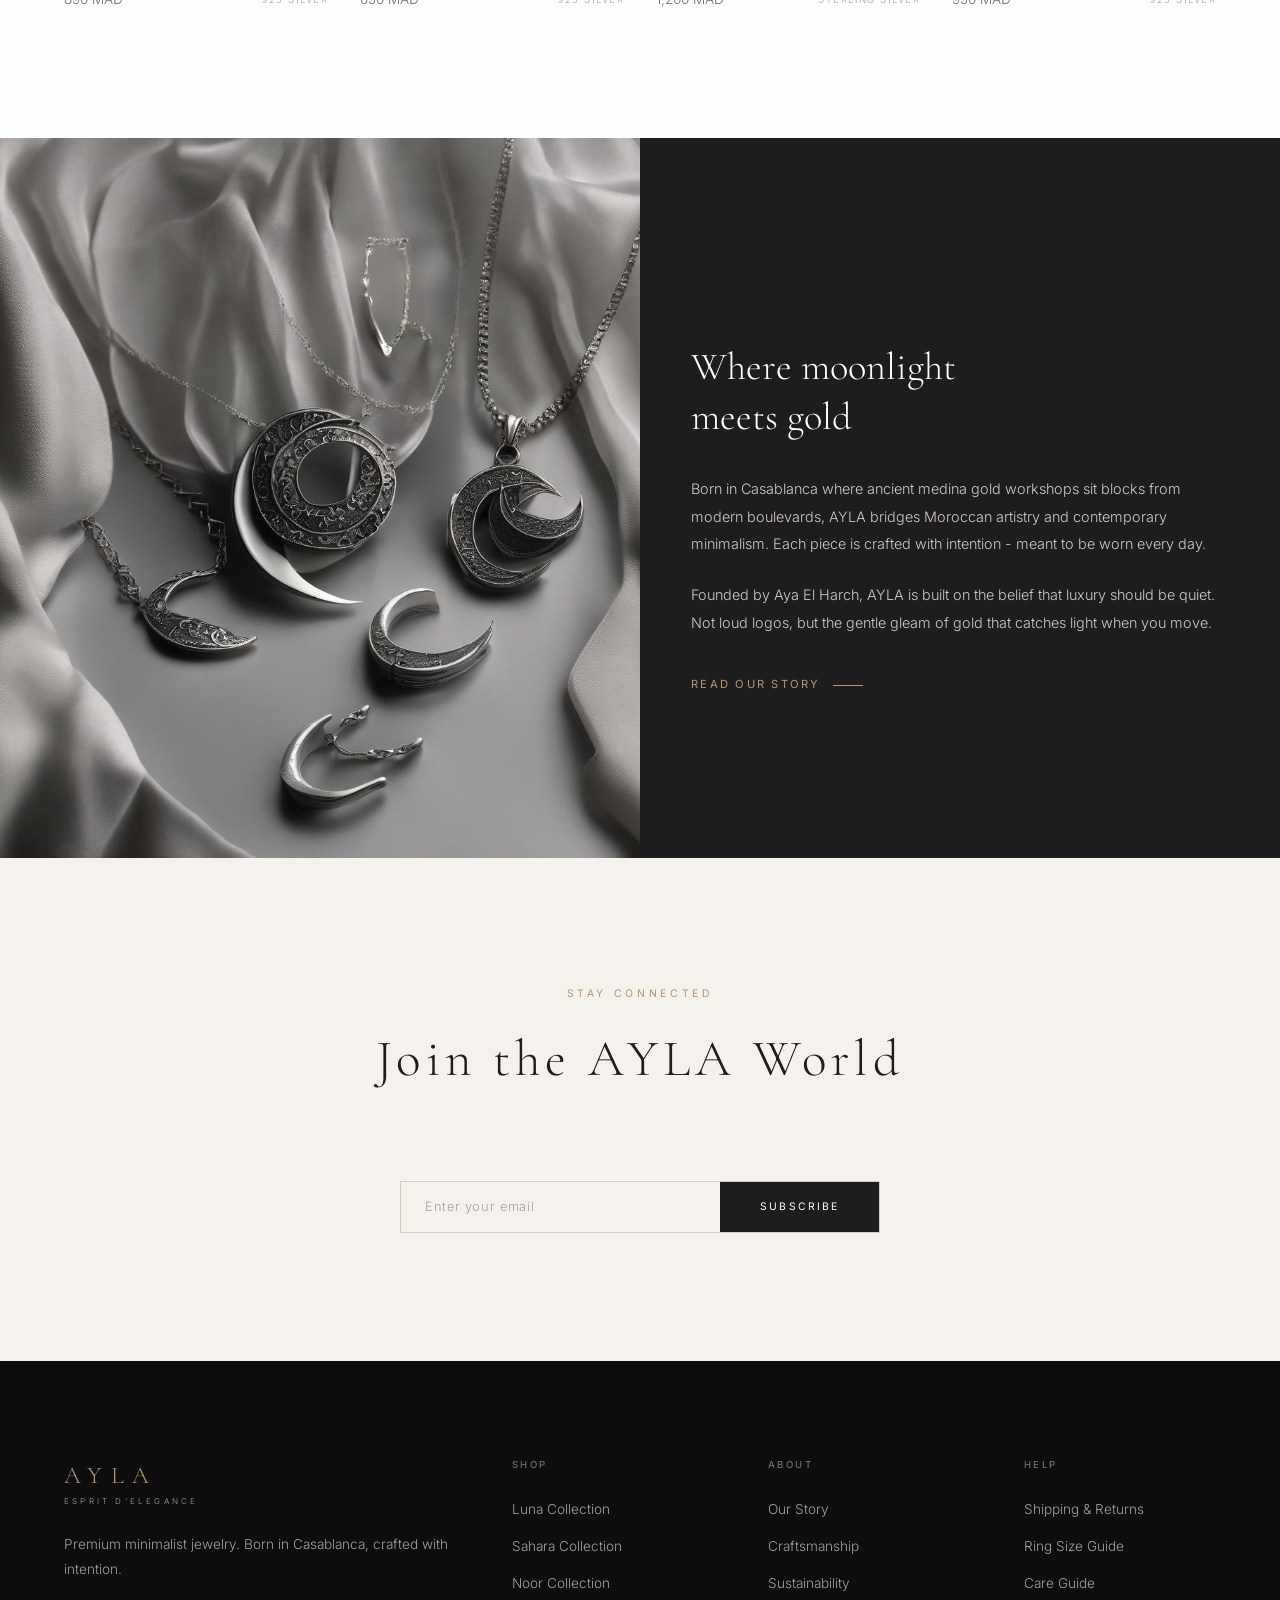
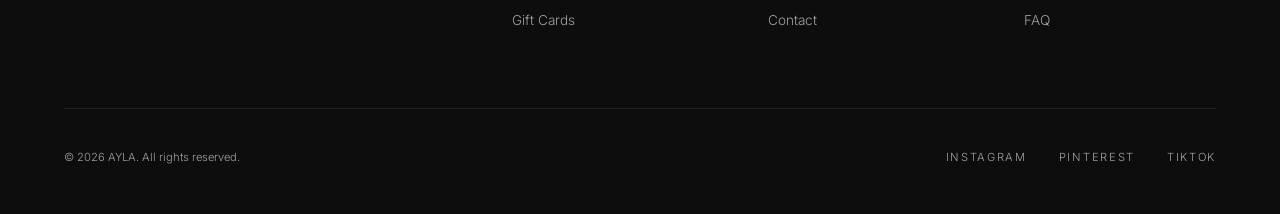
==== commit b926f46e: "feat: WhatsApp ordering, data-driven shop, owner portal, JSON-LD polish - Order via WhatsApp on ever" ====
--- a/index.html
+++ b/index.html
@@ -5,7 +5,134 @@
   <meta name="viewport" content="width=device-width, initial-scale=1.0">
   <title>AYLA - Esprit D'Elegance | Fine Jewelry</title>
   <meta name="description" content="AYLA - Esprit D'Elegance. Premium minimalist jewelry crafted with intention. Timeless pieces for the modern woman.">
+  <link rel="icon" type="image/svg+xml" href="/favicon.svg">
+  <link rel="canonical" href="https://aylamaison.com/">
+  <meta property="og:title" content="AYLA - Esprit D'Elegance | Fine Jewelry">
+  <meta property="og:description" content="Premium minimalist jewelry born in Casablanca, crafted with intention. Three curated collections for the modern woman.">
+  <meta property="og:url" content="https://aylamaison.com/">
+  <meta property="og:type" content="website">
+  <meta property="og:image" content="https://aylamaison.com/assets/images/thumbnail.jpg">
+  <meta name="twitter:card" content="summary_large_image">
   <link rel="stylesheet" href="assets/css/style.css">
+  <style>
+    .hero-wa {
+      display: block;
+      margin-top: 1.6rem;
+      font-family: var(--font-body);
+      font-size: 0.6rem;
+      font-weight: 400;
+      letter-spacing: 0.25em;
+      text-transform: uppercase;
+      color: var(--gold-muted);
+      opacity: 0;
+      animation: fadeInUp 1s var(--ease) 1.4s forwards;
+      transition: color 0.3s;
+    }
+    .hero-wa:hover { color: var(--gold-light); }
+  </style>
+
+  <script type="application/ld+json">
+  {
+    "@context": "https://schema.org",
+    "@graph": [
+      {
+        "@type": "Organization",
+        "@id": "https://aylamaison.com/#org",
+        "name": "AYLA",
+        "alternateName": "AYLA Maison",
+        "url": "https://aylamaison.com/",
+        "logo": "https://aylamaison.com/favicon.svg",
+        "description": "Premium minimalist fine jewelry born in Casablanca, crafted with intention. Three curated collections for the modern woman.",
+        "slogan": "Esprit d'Elegance",
+        "address": {
+          "@type": "PostalAddress",
+          "addressLocality": "Casablanca",
+          "addressCountry": "MA"
+        }
+      },
+      {
+        "@type": "JewelryStore",
+        "@id": "https://aylamaison.com/#store",
+        "name": "AYLA - Esprit d'Elegance",
+        "url": "https://aylamaison.com/",
+        "image": "https://aylamaison.com/assets/images/thumbnail.jpg",
+        "description": "Fine minimalist jewelry maison from Casablanca offering three signature collections: Luna, Sahara and Noor. 18K gold vermeil pieces, prices in MAD.",
+        "parentOrganization": { "@id": "https://aylamaison.com/#org" },
+        "currenciesAccepted": "MAD",
+        "address": {
+          "@type": "PostalAddress",
+          "addressLocality": "Casablanca",
+          "addressCountry": "MA"
+        },
+        "hasOfferCatalog": {
+          "@type": "OfferCatalog",
+          "name": "AYLA Collections",
+          "itemListElement": [
+            { "@type": "OfferCatalog", "name": "Luna Collection", "description": "Inspired by moonlit Casablanca nights" },
+            { "@type": "OfferCatalog", "name": "Sahara Collection", "description": "Born from the warmth of desert gold" },
+            { "@type": "OfferCatalog", "name": "Noor Collection", "description": "Light that adorns, not overwhelms" }
+          ]
+        }
+      },
+      {
+        "@type": "WebSite",
+        "@id": "https://aylamaison.com/#website",
+        "url": "https://aylamaison.com/",
+        "name": "AYLA - Esprit d'Elegance",
+        "publisher": { "@id": "https://aylamaison.com/#org" },
+        "inLanguage": "en"
+      },
+      {
+        "@type": "Product",
+        "@id": "https://aylamaison.com/shop.html#luna-crescent-pendant",
+        "name": "Luna Crescent Pendant",
+        "image": "https://aylamaison.com/assets/images/luna_pendant.jpg",
+        "url": "https://aylamaison.com/shop.html",
+        "brand": { "@id": "https://aylamaison.com/#org" },
+        "category": "Necklaces",
+        "offers": {
+          "@type": "Offer",
+          "price": "890",
+          "priceCurrency": "MAD",
+          "availability": "https://schema.org/InStock",
+          "seller": { "@id": "https://aylamaison.com/#store" }
+        }
+      },
+      {
+        "@type": "Product",
+        "@id": "https://aylamaison.com/shop.html#sahara-signet-ring",
+        "name": "Sahara Signet Ring",
+        "image": "https://aylamaison.com/assets/images/sahara_signet.jpg",
+        "url": "https://aylamaison.com/shop.html",
+        "brand": { "@id": "https://aylamaison.com/#org" },
+        "category": "Rings",
+        "offers": {
+          "@type": "Offer",
+          "price": "780",
+          "priceCurrency": "MAD",
+          "availability": "https://schema.org/InStock",
+          "seller": { "@id": "https://aylamaison.com/#store" }
+        }
+      },
+      {
+        "@type": "Product",
+        "@id": "https://aylamaison.com/shop.html#noor-pearl-choker",
+        "name": "Noor Pearl Choker",
+        "image": "https://aylamaison.com/assets/images/noor_choker.jpg",
+        "url": "https://aylamaison.com/shop.html",
+        "brand": { "@id": "https://aylamaison.com/#org" },
+        "category": "Necklaces",
+        "offers": {
+          "@type": "Offer",
+          "price": "1450",
+          "priceCurrency": "MAD",
+          "availability": "https://schema.org/InStock",
+          "seller": { "@id": "https://aylamaison.com/#store" }
+        }
+      }
+    ]
+  }
+  </script>
 </head>
 <body>
 
@@ -49,6 +176,7 @@
       <h1 class="hero-title">AYLA</h1>
       <p class="hero-tagline">Esprit D'Elegance</p>
       <a href="#collections" class="hero-cta magnetic-btn">Discover the Collection</a>
+      <a href="https://wa.me/212629687026?text=Hello%20AYLA%2C%20I%20would%20like%20to%20order." class="hero-wa" target="_blank" rel="noopener">Order via WhatsApp</a>
     </div>
 
     <div class="hero-scroll-indicator">
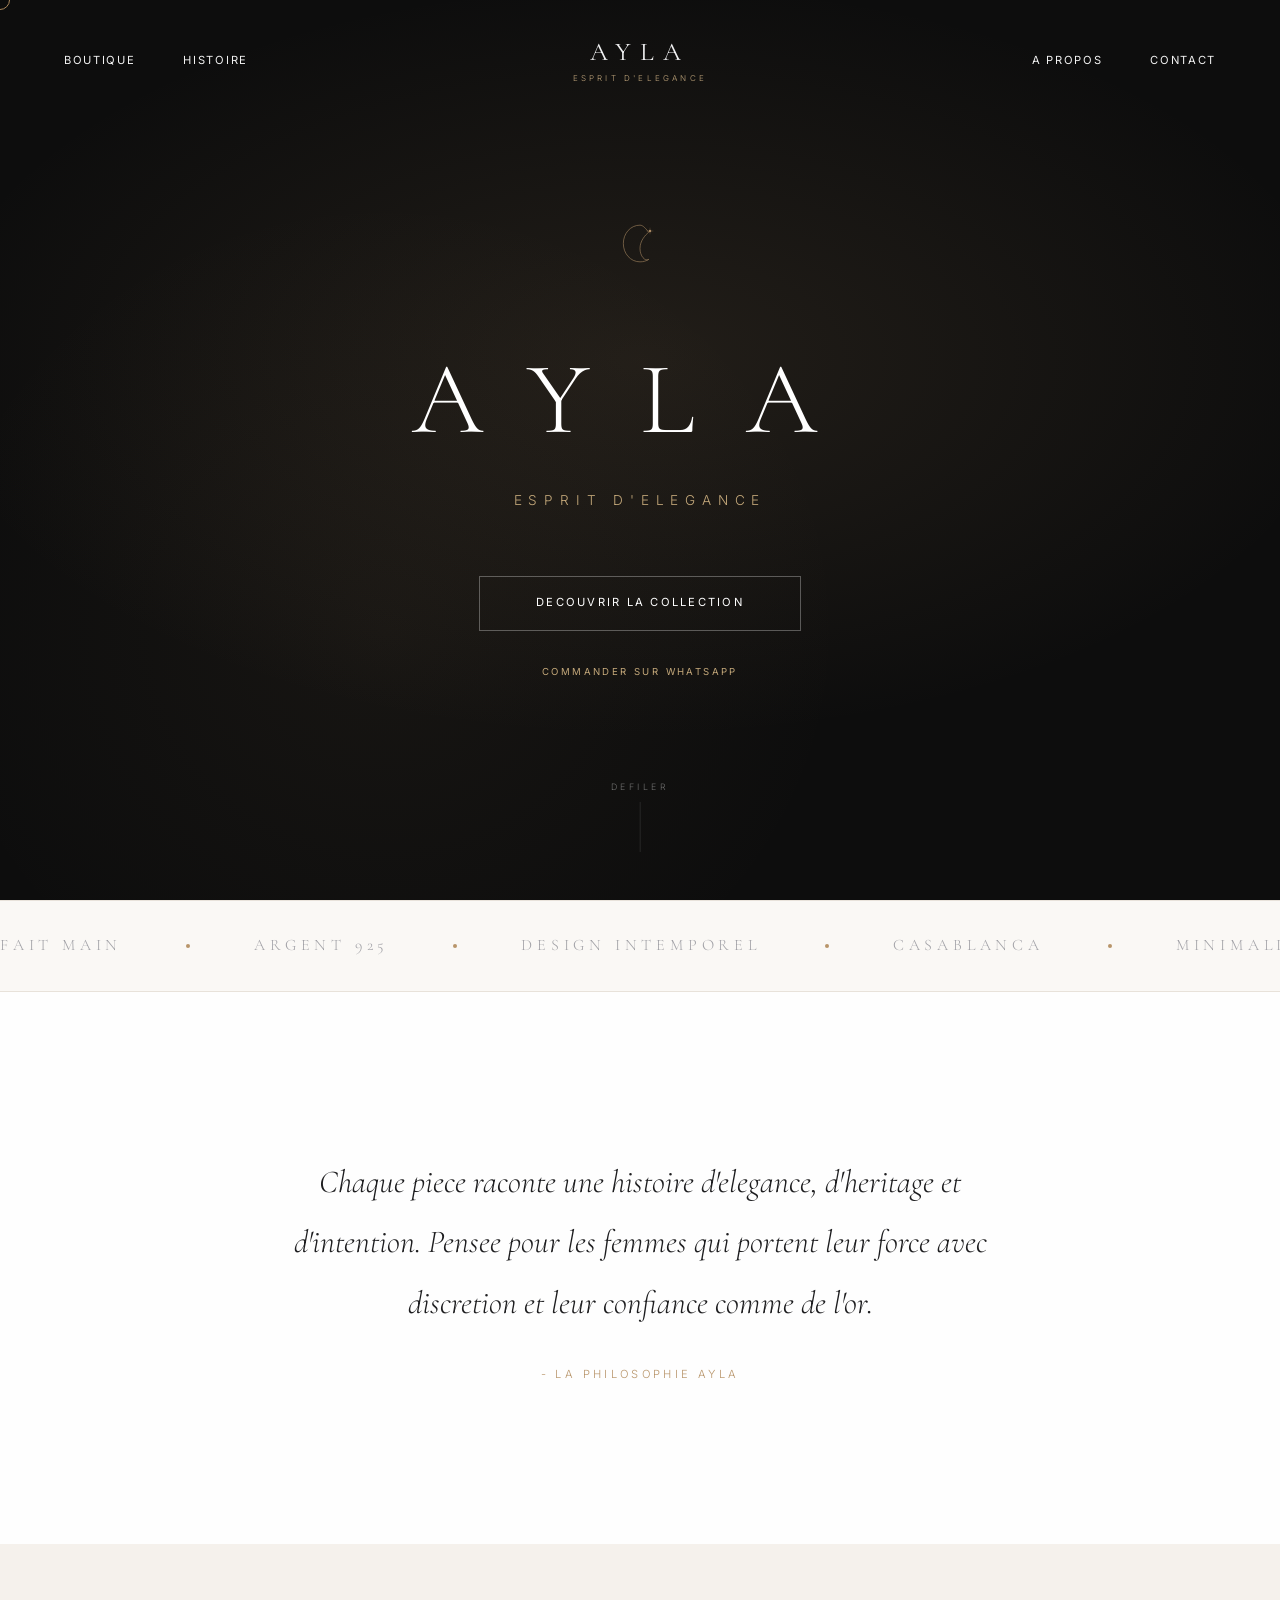
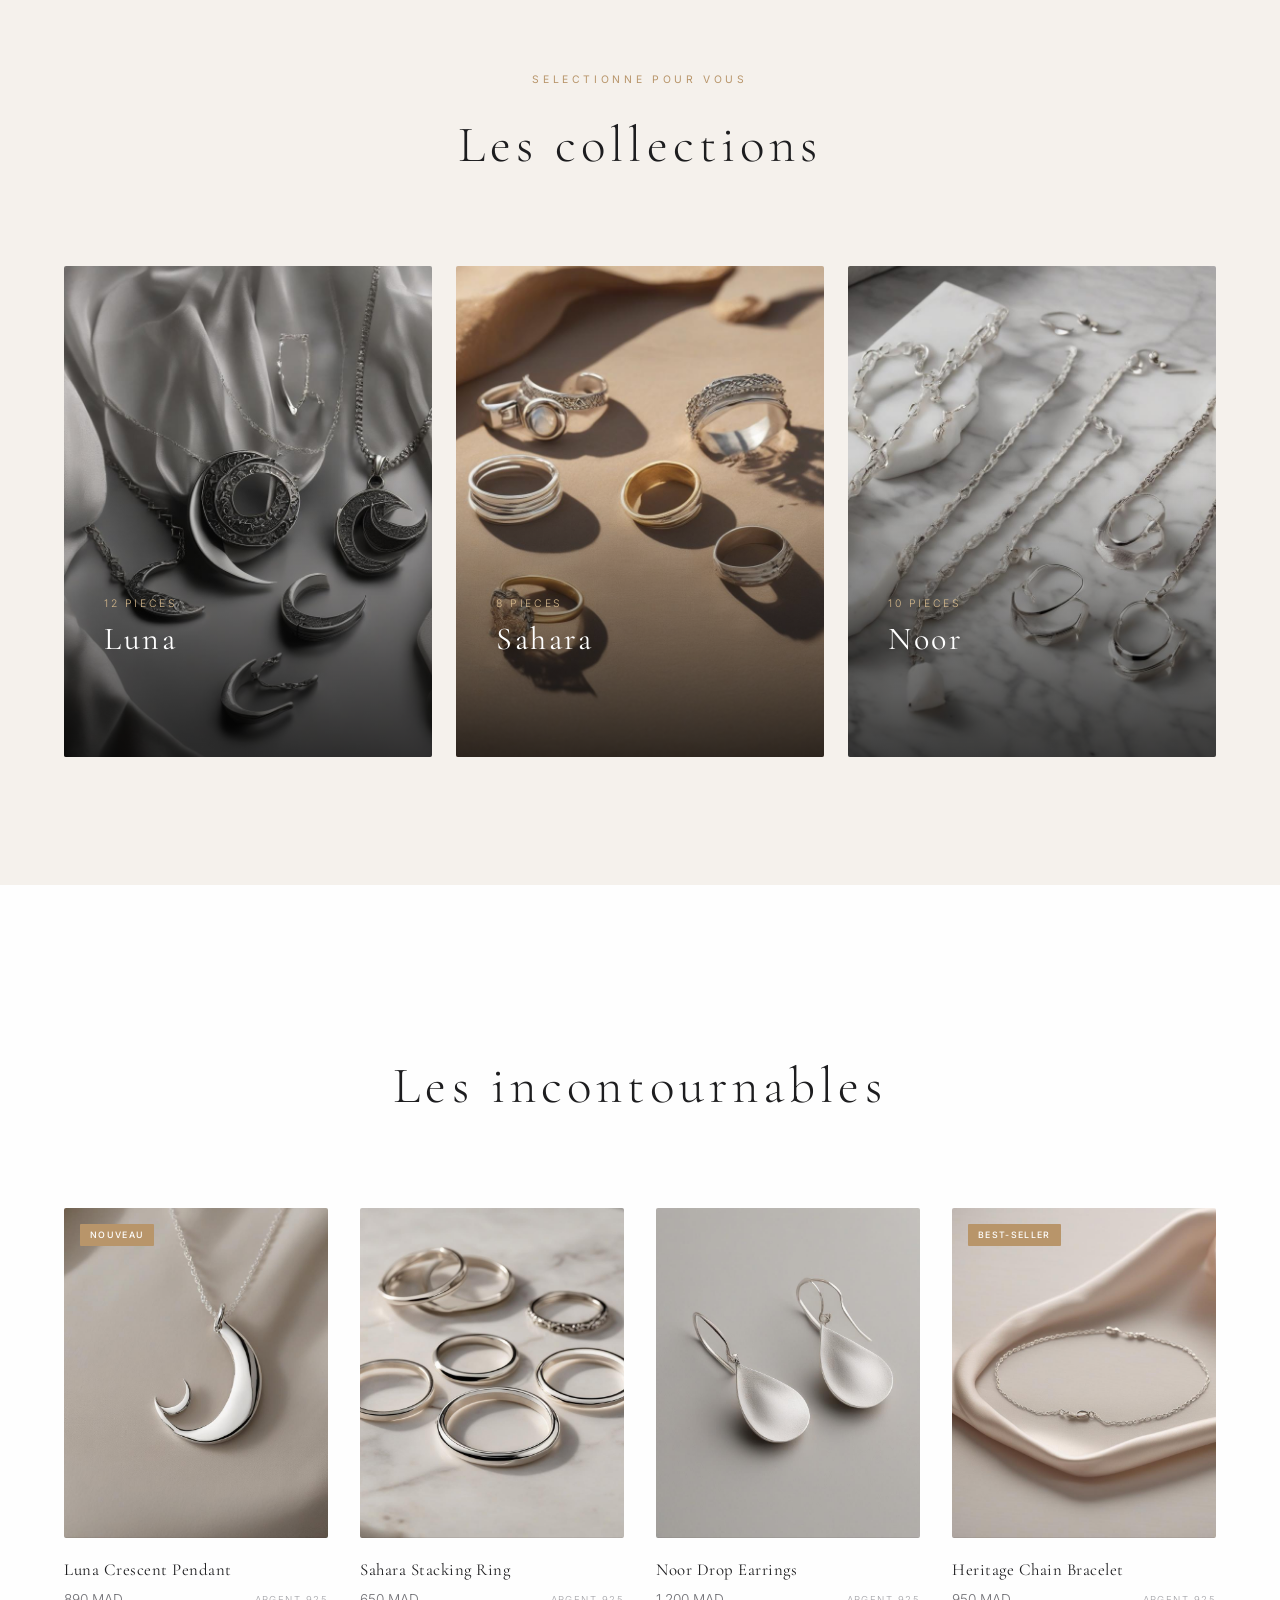
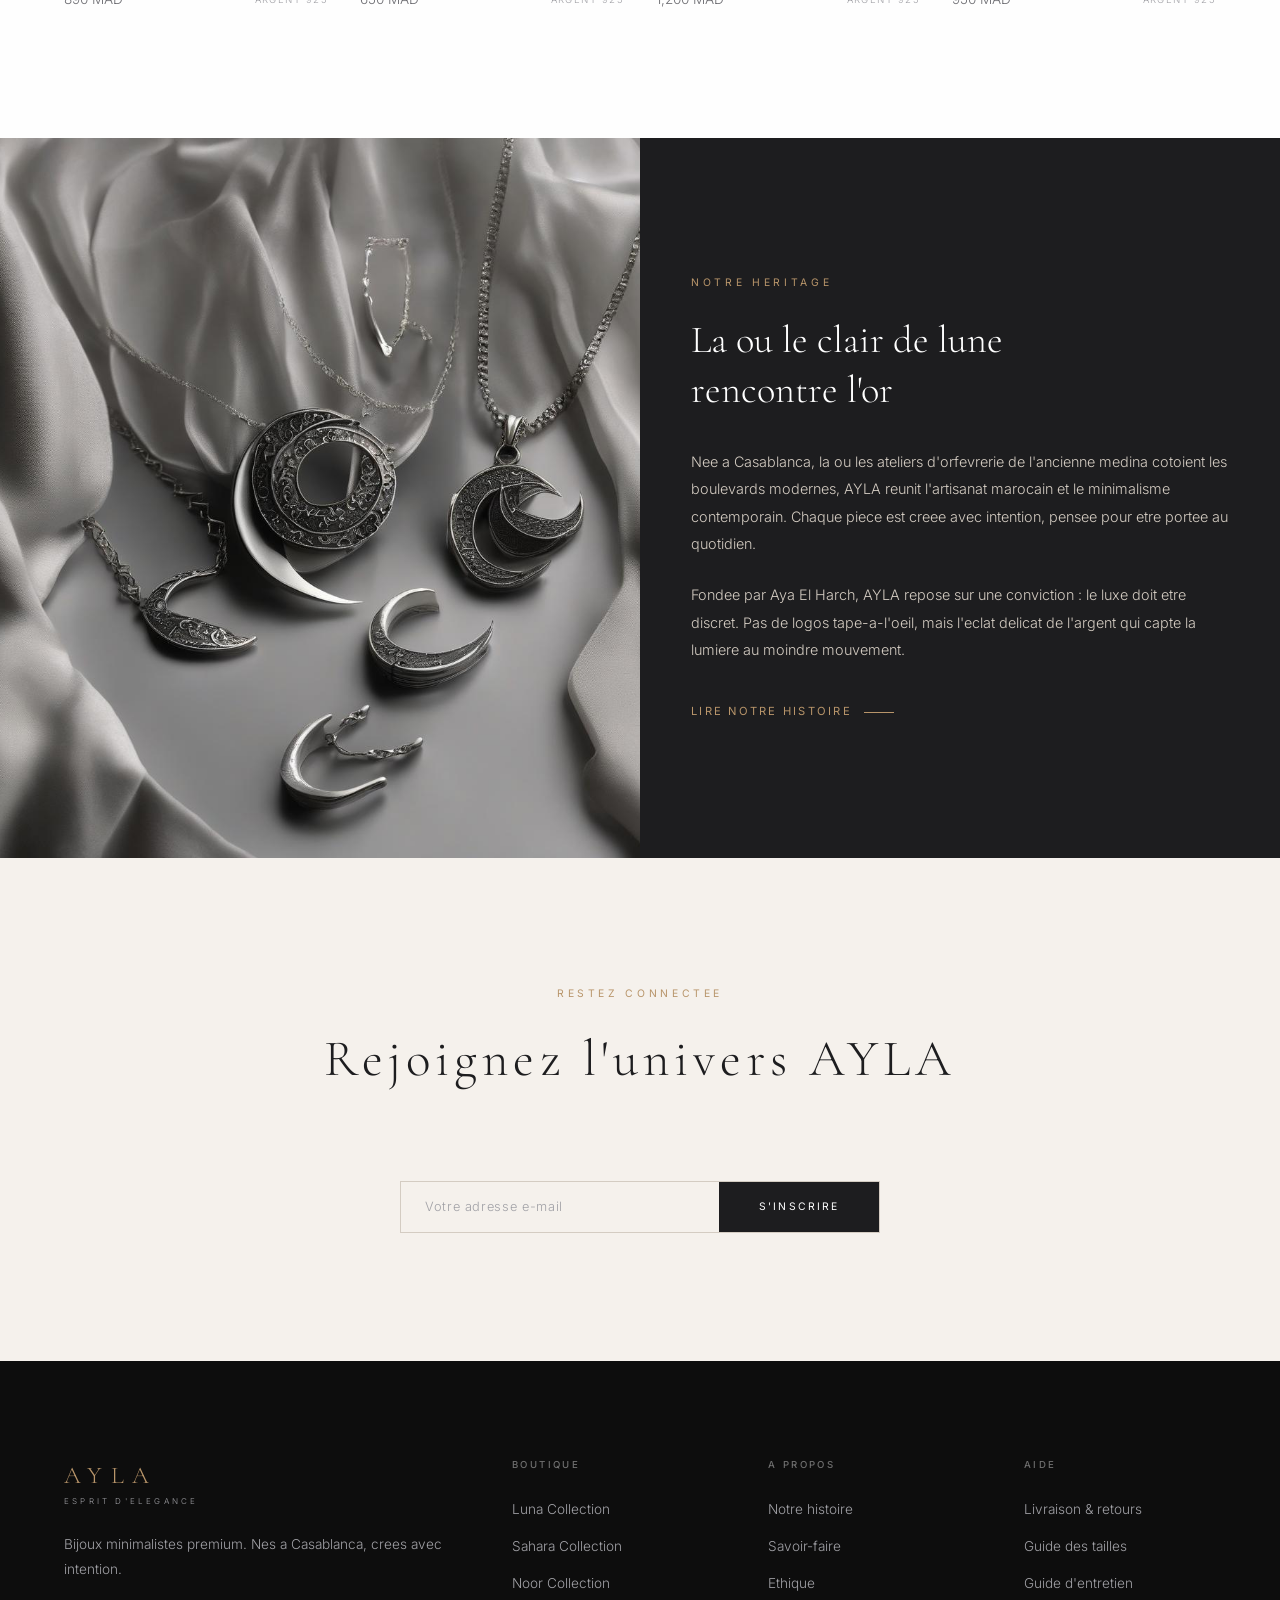
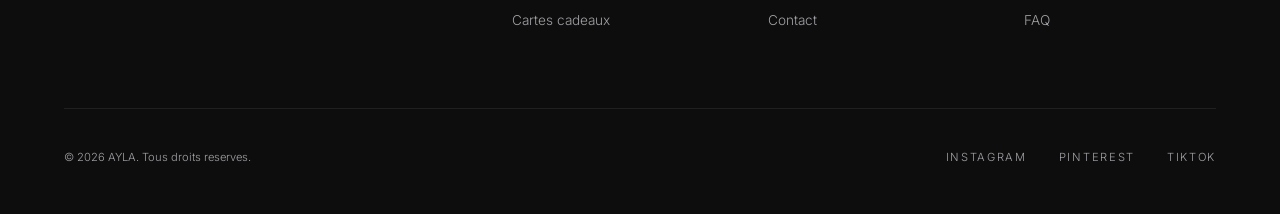
==== commit e81db5fe: "i18n: French-first localization (FR site, Darija WhatsApp prefill); fix Casablanca marquee Co-Author" ====
--- a/index.html
+++ b/index.html
@@ -1,14 +1,14 @@
 <!DOCTYPE html>
-<html lang="en">
+<html lang="fr">
 <head>
   <meta charset="UTF-8">
   <meta name="viewport" content="width=device-width, initial-scale=1.0">
-  <title>AYLA - Esprit D'Elegance | Fine Jewelry</title>
-  <meta name="description" content="AYLA - Esprit D'Elegance. Premium minimalist jewelry crafted with intention. Timeless pieces for the modern woman.">
+  <title>AYLA - Esprit d'Elegance | Bijoux</title>
+  <meta name="description" content="AYLA - Esprit d'Elegance. Bijoux minimalistes premium crees avec intention. Des pieces intemporelles pour la femme moderne.">
   <link rel="icon" type="image/svg+xml" href="/favicon.svg">
   <link rel="canonical" href="https://aylamaison.com/">
-  <meta property="og:title" content="AYLA - Esprit D'Elegance | Fine Jewelry">
-  <meta property="og:description" content="Premium minimalist jewelry born in Casablanca, crafted with intention. Three curated collections for the modern woman.">
+  <meta property="og:title" content="AYLA - Esprit d'Elegance | Bijoux">
+  <meta property="og:description" content="Bijoux minimalistes premium nes a Casablanca, crees avec intention. Trois collections d'exception pour la femme moderne.">
   <meta property="og:url" content="https://aylamaison.com/">
   <meta property="og:type" content="website">
   <meta property="og:image" content="https://aylamaison.com/assets/images/thumbnail.jpg">
@@ -42,7 +42,7 @@
         "alternateName": "AYLA Maison",
         "url": "https://aylamaison.com/",
         "logo": "https://aylamaison.com/favicon.svg",
-        "description": "Premium minimalist fine jewelry born in Casablanca, crafted with intention. Three curated collections for the modern woman.",
+        "description": "Bijoux minimalistes premium nes a Casablanca, crees avec intention. Trois collections d'exception pour la femme moderne.",
         "slogan": "Esprit d'Elegance",
         "address": {
           "@type": "PostalAddress",
@@ -56,7 +56,7 @@
         "name": "AYLA - Esprit d'Elegance",
         "url": "https://aylamaison.com/",
         "image": "https://aylamaison.com/assets/images/thumbnail.jpg",
-        "description": "Fine minimalist jewelry maison from Casablanca offering three signature collections: Luna, Sahara and Noor. 18K gold vermeil pieces, prices in MAD.",
+        "description": "Maison de bijoux minimalistes de Casablanca, avec trois collections signature : Luna, Sahara et Noor. Pieces en argent 925, prix en MAD.",
         "parentOrganization": { "@id": "https://aylamaison.com/#org" },
         "currenciesAccepted": "MAD",
         "address": {
@@ -68,9 +68,9 @@
           "@type": "OfferCatalog",
           "name": "AYLA Collections",
           "itemListElement": [
-            { "@type": "OfferCatalog", "name": "Luna Collection", "description": "Inspired by moonlit Casablanca nights" },
-            { "@type": "OfferCatalog", "name": "Sahara Collection", "description": "Born from the warmth of desert gold" },
-            { "@type": "OfferCatalog", "name": "Noor Collection", "description": "Light that adorns, not overwhelms" }
+            { "@type": "OfferCatalog", "name": "Luna Collection", "description": "Inspiree par les nuits casablancaises au clair de lune" },
+            { "@type": "OfferCatalog", "name": "Sahara Collection", "description": "Nee de la chaleur de l'or du desert" },
+            { "@type": "OfferCatalog", "name": "Noor Collection", "description": "Une lumiere qui pare sans jamais en faire trop" }
           ]
         }
       },
@@ -80,7 +80,7 @@
         "url": "https://aylamaison.com/",
         "name": "AYLA - Esprit d'Elegance",
         "publisher": { "@id": "https://aylamaison.com/#org" },
-        "inLanguage": "en"
+        "inLanguage": "fr"
       },
       {
         "@type": "Product",
@@ -142,17 +142,17 @@
   <!-- ═══ Navigation ═══ -->
   <nav class="nav" id="nav">
     <ul class="nav-links">
-      <li><a href="shop.html">Shop</a></li>
-      <li><a href="#story">Story</a></li>
+      <li><a href="shop.html">Boutique</a></li>
+      <li><a href="#story">Histoire</a></li>
     </ul>
     <div class="nav-logo">
       <a href="/">
         <div class="nav-logo-text">AYLA</div>
-        <div class="nav-logo-sub">Esprit D'Elegance</div>
+        <div class="nav-logo-sub">Esprit d'Elegance</div>
       </a>
     </div>
     <ul class="nav-links">
-      <li><a href="about.html">About</a></li>
+      <li><a href="about.html">A propos</a></li>
       <li><a href="contact.html">Contact</a></li>
     </ul>
     <div class="nav-toggle" onclick="document.querySelector('.nav-links').classList.toggle('open')">
@@ -174,13 +174,13 @@
       </svg>
 
       <h1 class="hero-title">AYLA</h1>
-      <p class="hero-tagline">Esprit D'Elegance</p>
-      <a href="#collections" class="hero-cta magnetic-btn">Discover the Collection</a>
-      <a href="https://wa.me/212629687026?text=Hello%20AYLA%2C%20I%20would%20like%20to%20order." class="hero-wa" target="_blank" rel="noopener">Order via WhatsApp</a>
+      <p class="hero-tagline">Esprit d'Elegance</p>
+      <a href="#collections" class="hero-cta magnetic-btn">Decouvrir la collection</a>
+      <a href="https://wa.me/212629687026?text=Salam%20AYLA%2C%20bghit%20ncommandi." class="hero-wa" target="_blank" rel="noopener">Commander sur WhatsApp</a>
     </div>
 
     <div class="hero-scroll-indicator">
-      <span>Scroll</span>
+      <span>Defiler</span>
       <div class="scroll-line"></div>
     </div>
   </section>
@@ -188,70 +188,70 @@
   <!-- ═══ Marquee ═══ -->
   <div class="marquee-section">
     <div class="marquee-track">
-      <span class="marquee-item">Handcrafted <span class="marquee-dot"></span></span>
-      <span class="marquee-item">925 Silver <span class="marquee-dot"></span></span>
-      <span class="marquee-item">Timeless Design <span class="marquee-dot"></span></span>
-      <span class="marquee-item">Copenhagen <span class="marquee-dot"></span></span>
-      <span class="marquee-item">Minimalist <span class="marquee-dot"></span></span>
+      <span class="marquee-item">Fait main <span class="marquee-dot"></span></span>
+      <span class="marquee-item">Argent 925 <span class="marquee-dot"></span></span>
+      <span class="marquee-item">Design intemporel <span class="marquee-dot"></span></span>
+      <span class="marquee-item">Casablanca <span class="marquee-dot"></span></span>
+      <span class="marquee-item">Minimaliste <span class="marquee-dot"></span></span>
       <span class="marquee-item">Heritage <span class="marquee-dot"></span></span>
-      <span class="marquee-item">Everyday Luxury <span class="marquee-dot"></span></span>
-      <span class="marquee-item">Sustainable <span class="marquee-dot"></span></span>
+      <span class="marquee-item">Luxe du quotidien <span class="marquee-dot"></span></span>
+      <span class="marquee-item">Ethique <span class="marquee-dot"></span></span>
       <!-- duplicate for seamless loop -->
-      <span class="marquee-item">Handcrafted <span class="marquee-dot"></span></span>
-      <span class="marquee-item">925 Silver <span class="marquee-dot"></span></span>
-      <span class="marquee-item">Timeless Design <span class="marquee-dot"></span></span>
-      <span class="marquee-item">Copenhagen <span class="marquee-dot"></span></span>
-      <span class="marquee-item">Minimalist <span class="marquee-dot"></span></span>
+      <span class="marquee-item">Fait main <span class="marquee-dot"></span></span>
+      <span class="marquee-item">Argent 925 <span class="marquee-dot"></span></span>
+      <span class="marquee-item">Design intemporel <span class="marquee-dot"></span></span>
+      <span class="marquee-item">Casablanca <span class="marquee-dot"></span></span>
+      <span class="marquee-item">Minimaliste <span class="marquee-dot"></span></span>
       <span class="marquee-item">Heritage <span class="marquee-dot"></span></span>
-      <span class="marquee-item">Everyday Luxury <span class="marquee-dot"></span></span>
-      <span class="marquee-item">Sustainable <span class="marquee-dot"></span></span>
+      <span class="marquee-item">Luxe du quotidien <span class="marquee-dot"></span></span>
+      <span class="marquee-item">Ethique <span class="marquee-dot"></span></span>
     </div>
   </div>
 
   <!-- ═══ Philosophy ═══ -->
   <section class="philosophy">
     <p class="philosophy-quote reveal">
-      Every piece tells a story of elegance, heritage, and intention.
-      Designed for women who carry their strength quietly
-      and wear their confidence like gold.
+      Chaque piece raconte une histoire d'elegance, d'heritage et d'intention.
+      Pensee pour les femmes qui portent leur force avec discretion
+      et leur confiance comme de l'or.
     </p>
-    <p class="philosophy-attribution reveal reveal-delay-1">- The AYLA Philosophy</p>
+    <p class="philosophy-attribution reveal reveal-delay-1">- La philosophie AYLA</p>
   </section>
 
   <!-- ═══ Collections ═══ -->
   <section class="collections" id="collections">
     <div class="section-header">
-      <p class="section-label reveal">Curated for you</p>
-      <h2 class="section-title reveal reveal-delay-1">The Collections</h2>
+      <p class="section-label reveal">Selectionne pour vous</p>
+      <h2 class="section-title reveal reveal-delay-1">Les collections</h2>
     </div>
     <div class="collections-grid">
       <div class="collection-card reveal">
         <div class="collection-card-bg" style="background: url('assets/images/collection_luna.jpg') center/cover;"></div>
         <div class="collection-card-overlay">
-          <span class="collection-count">12 Pieces</span>
+          <span class="collection-count">12 pieces</span>
           <h3 class="collection-name">Luna</h3>
           <div class="collection-explore">
-            Explore <span class="collection-explore-arrow"></span>
+            Explorer <span class="collection-explore-arrow"></span>
           </div>
         </div>
       </div>
       <div class="collection-card reveal reveal-delay-1">
         <div class="collection-card-bg" style="background: url('assets/images/collection_sahara.jpg') center/cover;"></div>
         <div class="collection-card-overlay">
-          <span class="collection-count">8 Pieces</span>
+          <span class="collection-count">8 pieces</span>
           <h3 class="collection-name">Sahara</h3>
           <div class="collection-explore">
-            Explore <span class="collection-explore-arrow"></span>
+            Explorer <span class="collection-explore-arrow"></span>
           </div>
         </div>
       </div>
       <div class="collection-card reveal reveal-delay-2">
         <div class="collection-card-bg" style="background: url('assets/images/collection_noor.jpg') center/cover;"></div>
         <div class="collection-card-overlay">
-          <span class="collection-count">10 Pieces</span>
+          <span class="collection-count">10 pieces</span>
           <h3 class="collection-name">Noor</h3>
           <div class="collection-explore">
-            Explore <span class="collection-explore-arrow"></span>
+            Explorer <span class="collection-explore-arrow"></span>
           </div>
         </div>
       </div>
@@ -261,8 +261,8 @@
   <!-- ═══ Featured Products ═══ -->
   <section class="products" id="bestsellers">
     <div class="section-header">
-      <p class="section-label reveal">Most Loved</p>
-      <h2 class="section-title reveal reveal-delay-1">Bestsellers</h2>
+      <p class="section-label reveal">Les plus aimes</p>
+      <h2 class="section-title reveal reveal-delay-1">Les incontournables</h2>
     </div>
     <div class="products-grid">
       <div class="product-card reveal">
@@ -270,13 +270,13 @@
           <div class="product-image-inner">
             <img src="assets/images/luna_pendant.jpg" alt="Luna Crescent Pendant" style="width:100%;height:100%;object-fit:cover;">
           </div>
-          <span class="product-badge">New</span>
-          <div class="product-quick">Quick View</div>
+          <span class="product-badge">Nouveau</span>
+          <div class="product-quick">Apercu</div>
         </div>
         <h3 class="product-name">Luna Crescent Pendant</h3>
         <div class="product-meta">
           <span class="product-price">890 MAD</span>
-          <span class="product-material">925 Silver</span>
+          <span class="product-material">Argent 925</span>
         </div>
       </div>
       <div class="product-card reveal reveal-delay-1">
@@ -284,12 +284,12 @@
           <div class="product-image-inner">
             <img src="assets/images/sahara_ring.jpg" alt="Sahara Stacking Ring" style="width:100%;height:100%;object-fit:cover;">
           </div>
-          <div class="product-quick">Quick View</div>
+          <div class="product-quick">Apercu</div>
         </div>
         <h3 class="product-name">Sahara Stacking Ring</h3>
         <div class="product-meta">
           <span class="product-price">650 MAD</span>
-          <span class="product-material">925 Silver</span>
+          <span class="product-material">Argent 925</span>
         </div>
       </div>
       <div class="product-card reveal reveal-delay-2">
@@ -297,12 +297,12 @@
           <div class="product-image-inner">
             <img src="assets/images/noor_earrings.jpg" alt="Noor Drop Earrings" style="width:100%;height:100%;object-fit:cover;">
           </div>
-          <div class="product-quick">Quick View</div>
+          <div class="product-quick">Apercu</div>
         </div>
         <h3 class="product-name">Noor Drop Earrings</h3>
         <div class="product-meta">
           <span class="product-price">1,200 MAD</span>
-          <span class="product-material">Sterling Silver</span>
+          <span class="product-material">Argent 925</span>
         </div>
       </div>
       <div class="product-card reveal reveal-delay-3">
@@ -310,13 +310,13 @@
           <div class="product-image-inner">
             <img src="assets/images/heritage_bracelet.jpg" alt="Heritage Chain Bracelet" style="width:100%;height:100%;object-fit:cover;">
           </div>
-          <span class="product-badge">Bestseller</span>
-          <div class="product-quick">Quick View</div>
+          <span class="product-badge">Best-seller</span>
+          <div class="product-quick">Apercu</div>
         </div>
         <h3 class="product-name">Heritage Chain Bracelet</h3>
         <div class="product-meta">
           <span class="product-price">950 MAD</span>
-          <span class="product-material">925 Silver</span>
+          <span class="product-material">Argent 925</span>
         </div>
       </div>
     </div>
@@ -328,19 +328,19 @@
       <div class="story-image-bg" style="background: url('assets/images/collection_luna.jpg') center/cover;"></div>
     </div>
     <div class="story-content">
-      <p class="section-label reveal">Our Heritage</p>
-      <h2 class="story-headline reveal reveal-delay-1">Where moonlight<br>meets gold</h2>
+      <p class="section-label reveal">Notre heritage</p>
+      <h2 class="story-headline reveal reveal-delay-1">La ou le clair de lune<br>rencontre l'or</h2>
       <p class="story-text reveal reveal-delay-2">
-        Born in Casablanca where ancient medina gold workshops sit blocks from modern
-        boulevards, AYLA bridges Moroccan artistry and contemporary minimalism.
-        Each piece is crafted with intention - meant to be worn every day.
+        Nee a Casablanca, la ou les ateliers d'orfevrerie de l'ancienne medina cotoient
+        les boulevards modernes, AYLA reunit l'artisanat marocain et le minimalisme
+        contemporain. Chaque piece est creee avec intention, pensee pour etre portee au quotidien.
       </p>
       <p class="story-text reveal reveal-delay-2">
-        Founded by Aya El Harch, AYLA is built on the belief that luxury should be quiet.
-        Not loud logos, but the gentle gleam of gold that catches light when you move.
+        Fondee par Aya El Harch, AYLA repose sur une conviction : le luxe doit etre discret.
+        Pas de logos tape-a-l'oeil, mais l'eclat delicat de l'argent qui capte la lumiere au moindre mouvement.
       </p>
       <a href="about.html" class="story-cta reveal reveal-delay-3">
-        Read Our Story <span class="story-cta-line"></span>
+        Lire notre histoire <span class="story-cta-line"></span>
       </a>
     </div>
   </section>
@@ -348,12 +348,12 @@
   <!-- ═══ Newsletter ═══ -->
   <section class="newsletter">
     <div class="section-header">
-      <p class="section-label reveal">Stay Connected</p>
-      <h2 class="section-title reveal reveal-delay-1">Join the AYLA World</h2>
-    </div>
-    <form class="newsletter-form reveal reveal-delay-2" onsubmit="event.preventDefault(); this.querySelector('button').textContent='Thank You'; this.querySelector('input').value='';">
-      <input type="email" class="newsletter-input" placeholder="Enter your email" required>
-      <button type="submit" class="newsletter-btn">Subscribe</button>
+      <p class="section-label reveal">Restez connectee</p>
+      <h2 class="section-title reveal reveal-delay-1">Rejoignez l'univers AYLA</h2>
+    </div>
+    <form class="newsletter-form reveal reveal-delay-2" onsubmit="event.preventDefault(); this.querySelector('button').textContent='Merci'; this.querySelector('input').value='';">
+      <input type="email" class="newsletter-input" placeholder="Votre adresse e-mail" required>
+      <button type="submit" class="newsletter-btn">S'inscrire</button>
     </form>
   </section>
 
@@ -362,39 +362,39 @@
     <div class="footer-top">
       <div>
         <div class="footer-brand-name">AYLA</div>
-        <div class="footer-brand-sub">Esprit D'Elegance</div>
-        <p class="footer-brand-text">Premium minimalist jewelry. Born in Casablanca, crafted with intention.</p>
+        <div class="footer-brand-sub">Esprit d'Elegance</div>
+        <p class="footer-brand-text">Bijoux minimalistes premium. Nes a Casablanca, crees avec intention.</p>
       </div>
       <div class="footer-col">
-        <h4>Shop</h4>
+        <h4>Boutique</h4>
         <ul>
           <li><a href="#">Luna Collection</a></li>
           <li><a href="#">Sahara Collection</a></li>
           <li><a href="#">Noor Collection</a></li>
-          <li><a href="#">Gift Cards</a></li>
+          <li><a href="#">Cartes cadeaux</a></li>
         </ul>
       </div>
       <div class="footer-col">
-        <h4>About</h4>
+        <h4>A propos</h4>
         <ul>
-          <li><a href="about.html">Our Story</a></li>
-          <li><a href="#">Craftsmanship</a></li>
-          <li><a href="#">Sustainability</a></li>
+          <li><a href="about.html">Notre histoire</a></li>
+          <li><a href="#">Savoir-faire</a></li>
+          <li><a href="#">Ethique</a></li>
           <li><a href="contact.html">Contact</a></li>
         </ul>
       </div>
       <div class="footer-col">
-        <h4>Help</h4>
+        <h4>Aide</h4>
         <ul>
-          <li><a href="#">Shipping & Returns</a></li>
-          <li><a href="#">Ring Size Guide</a></li>
-          <li><a href="#">Care Guide</a></li>
+          <li><a href="#">Livraison & retours</a></li>
+          <li><a href="#">Guide des tailles</a></li>
+          <li><a href="#">Guide d'entretien</a></li>
           <li><a href="#">FAQ</a></li>
         </ul>
       </div>
     </div>
     <div class="footer-bottom">
-      <p>&copy; 2026 AYLA. All rights reserved.</p>
+      <p>&copy; 2026 AYLA. Tous droits reserves.</p>
       <div class="footer-social">
         <a href="#">Instagram</a>
         <a href="#">Pinterest</a>
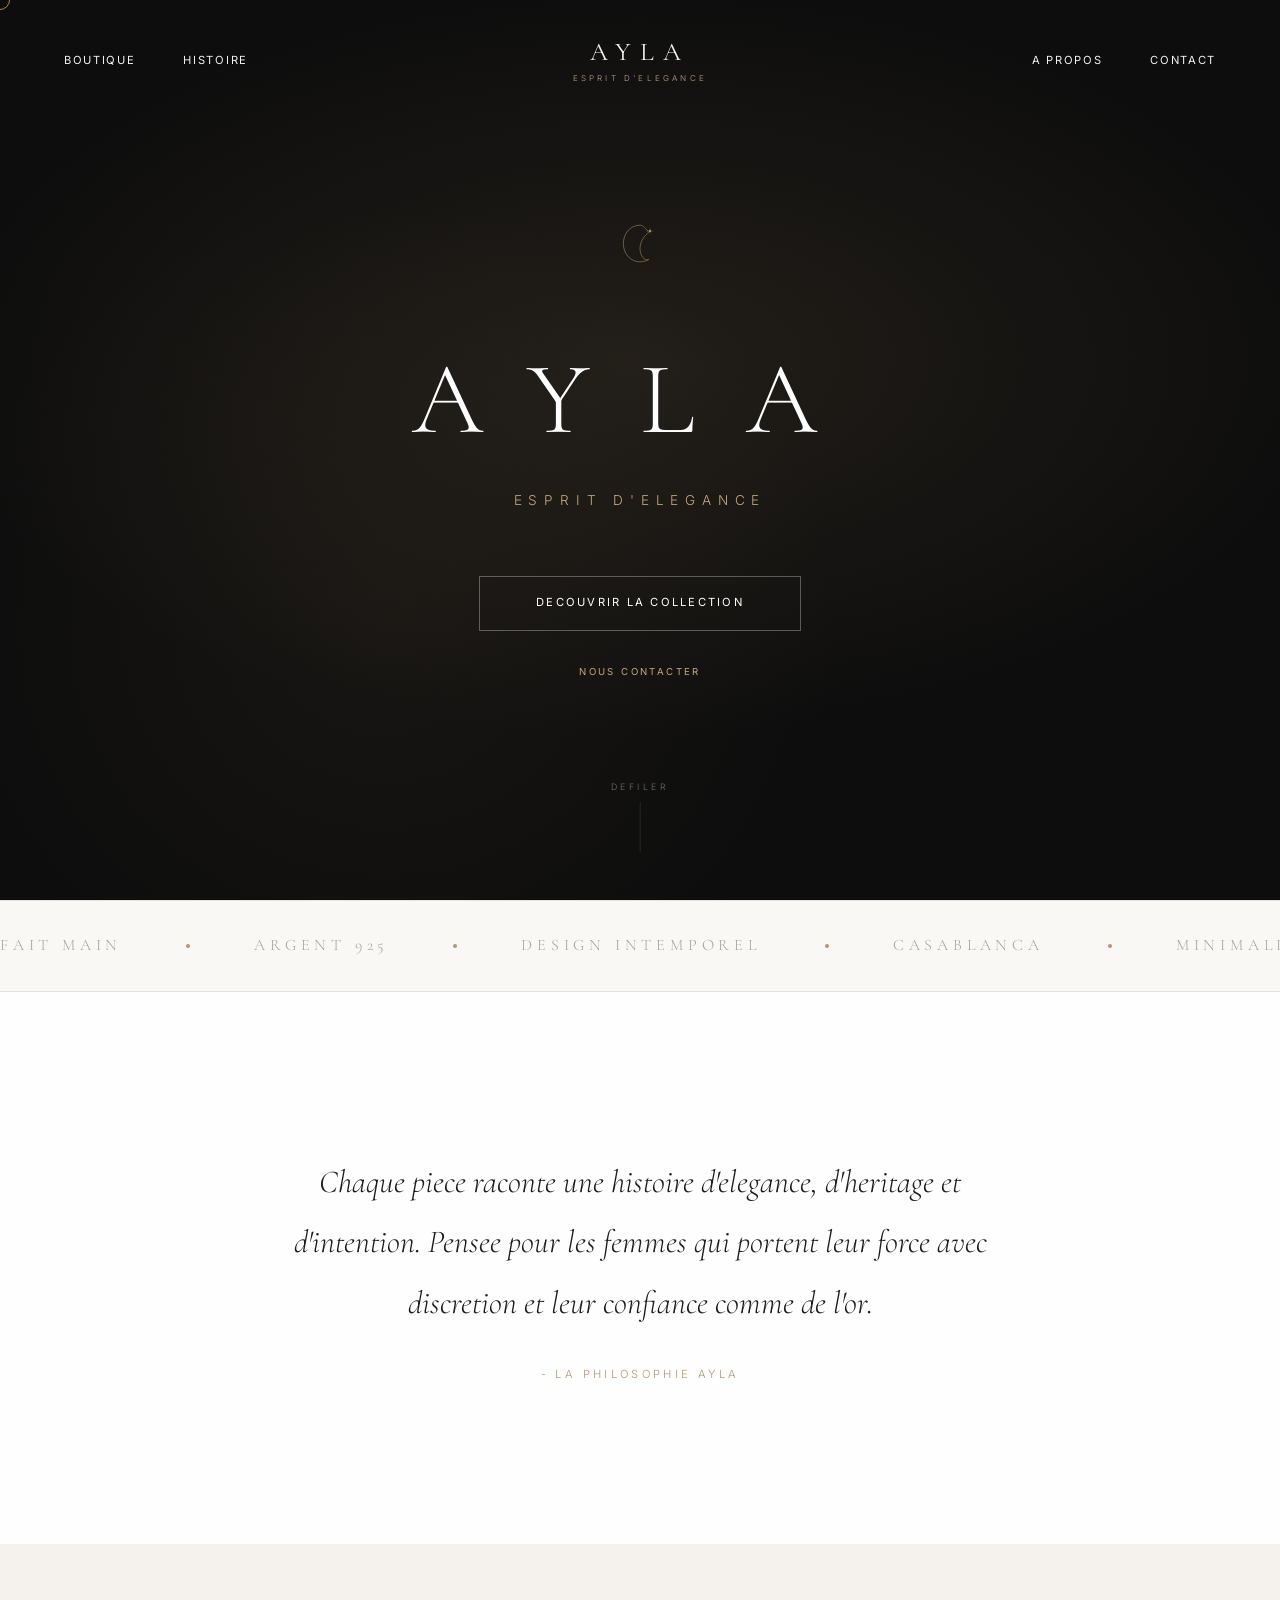
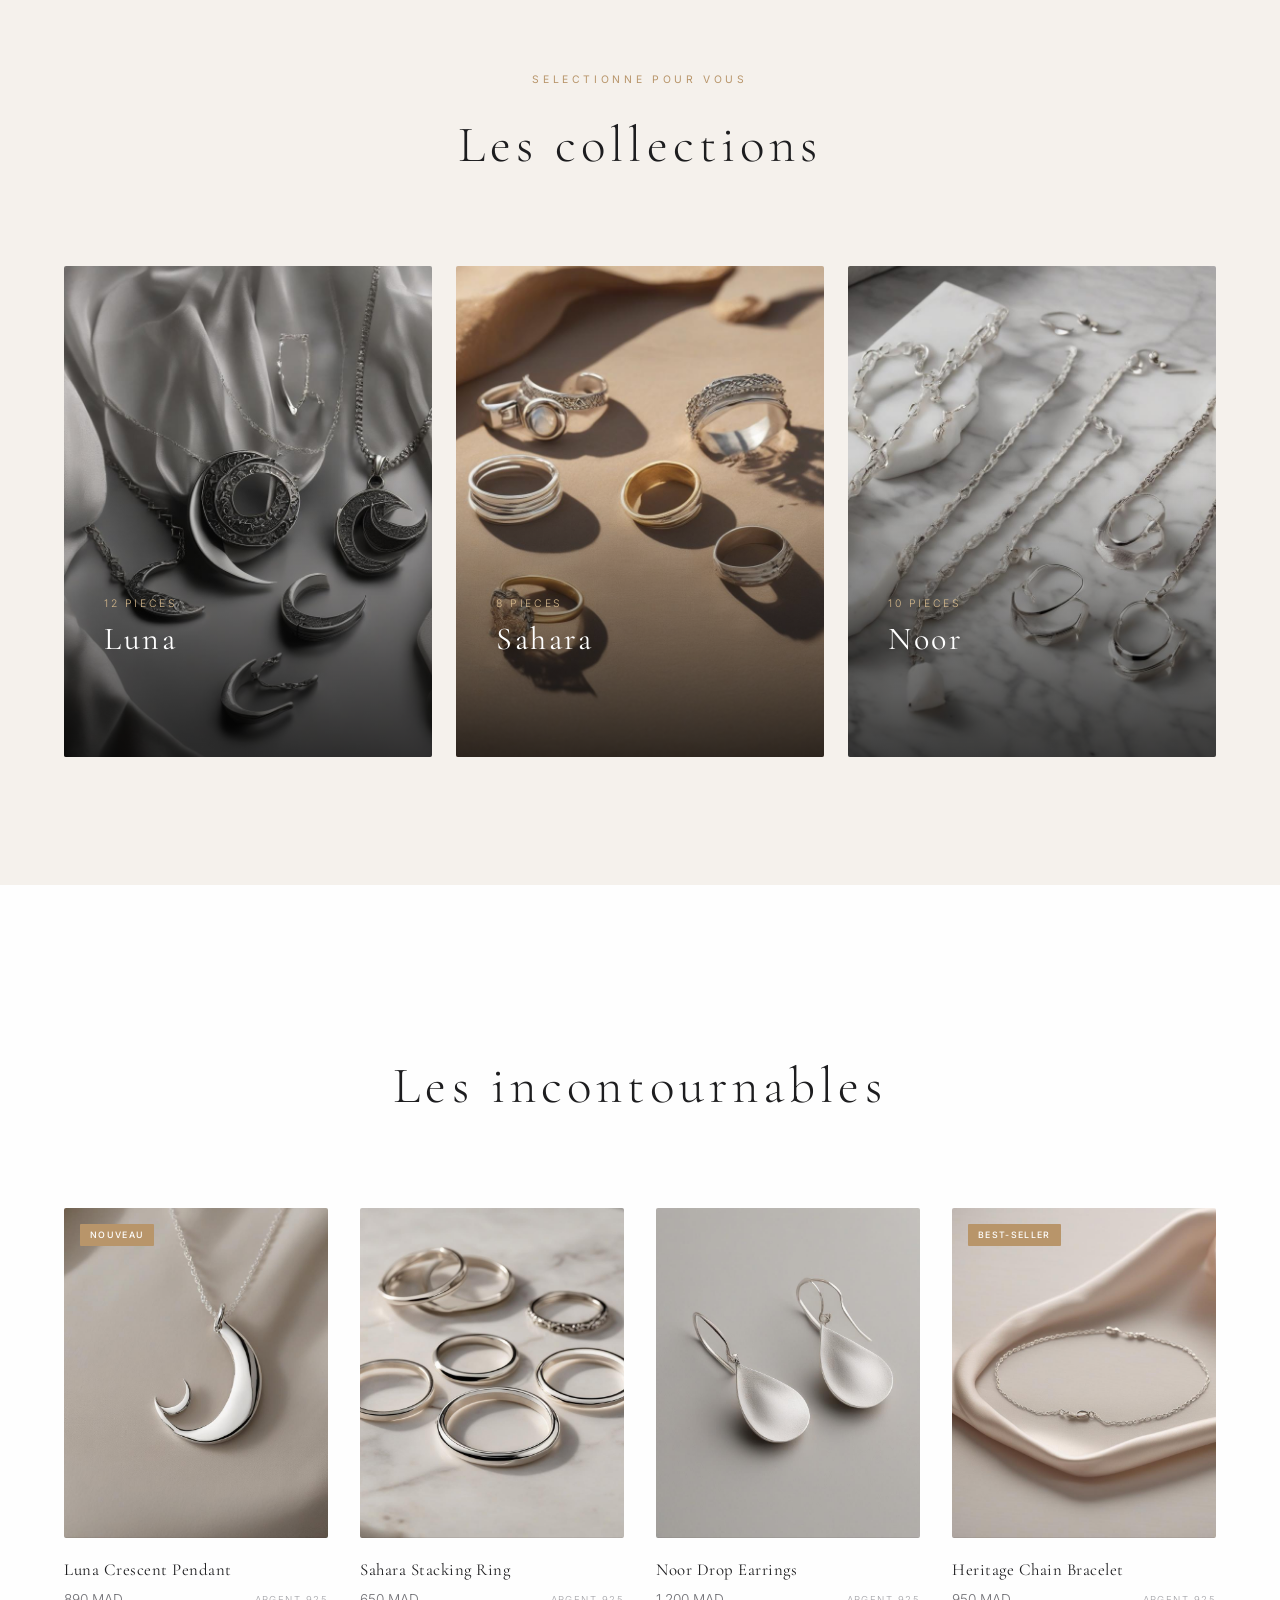
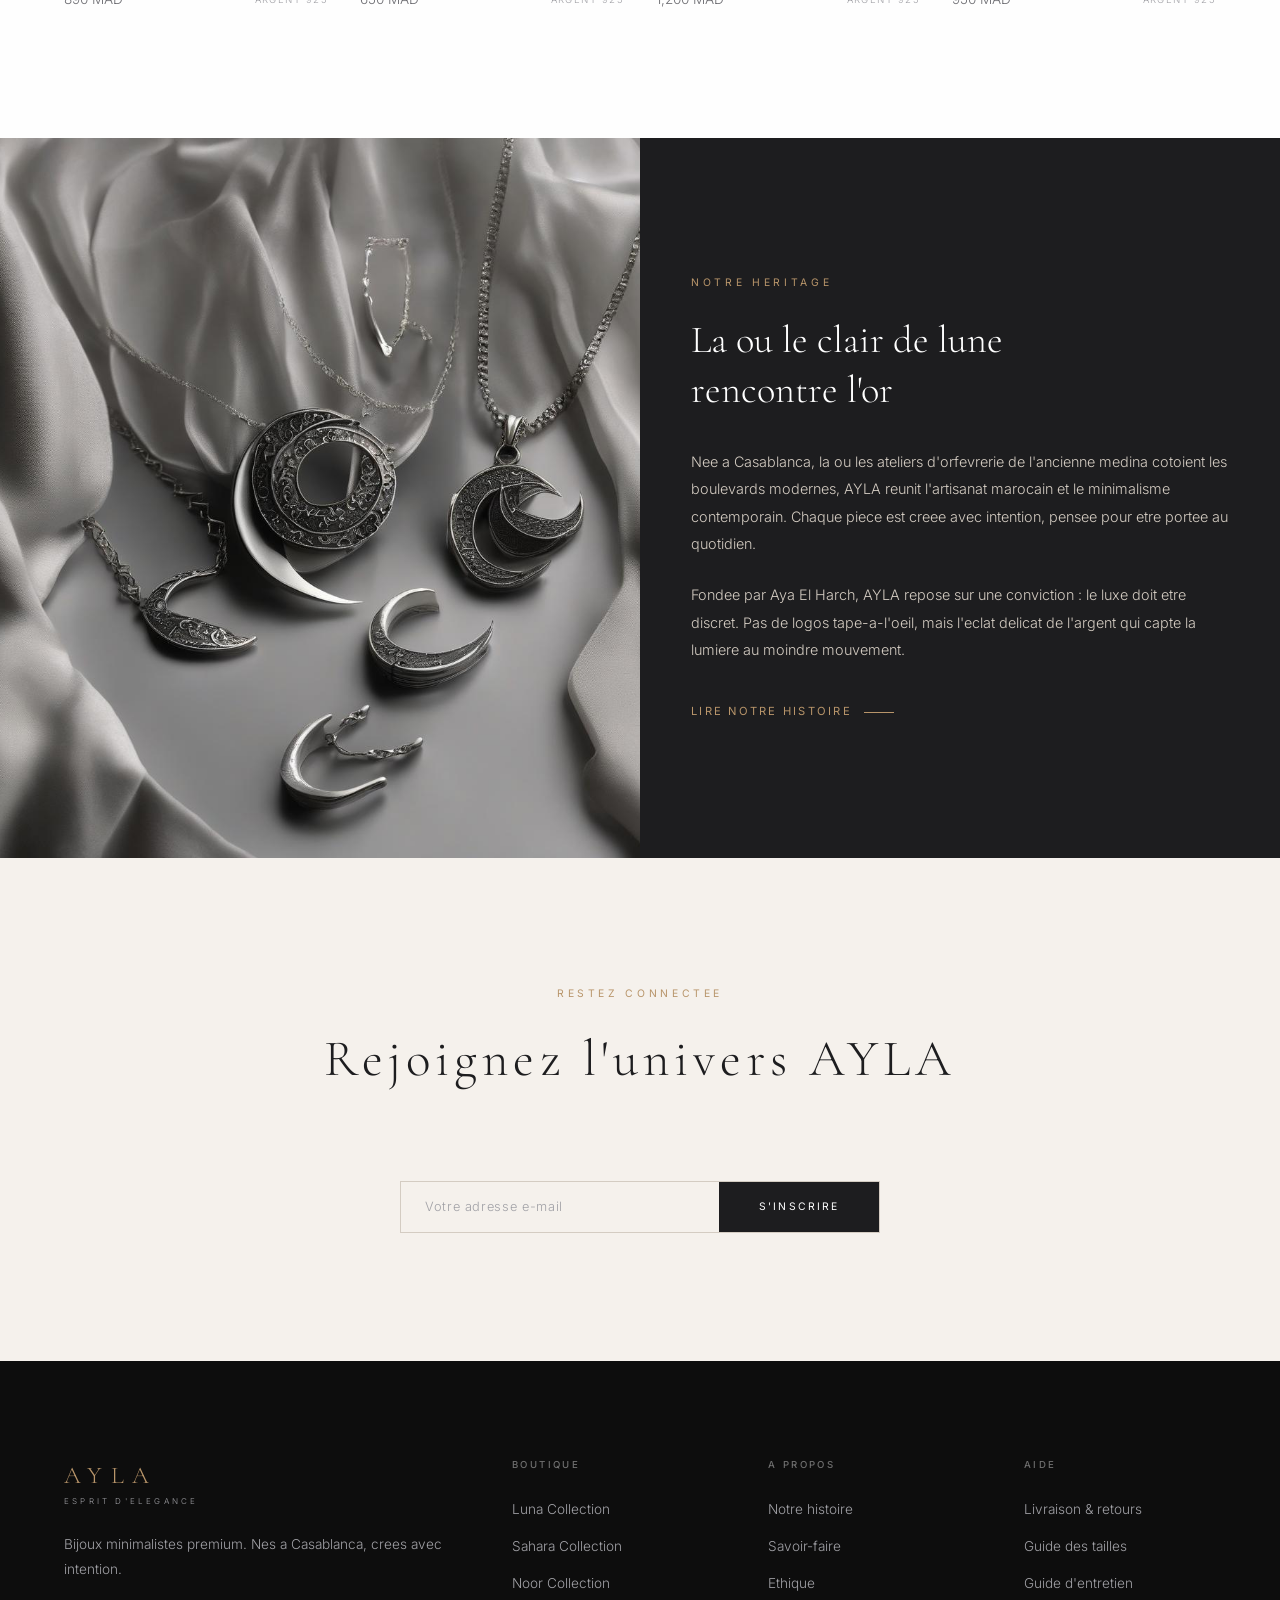
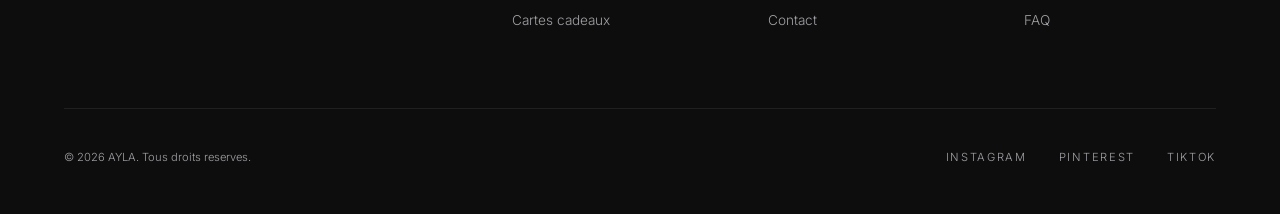
==== commit 166fdf1b: "privacy: deactivate WhatsApp ordering, remove number from all pages Removes every wa.me link so Aya'" ====
--- a/index.html
+++ b/index.html
@@ -176,7 +176,7 @@
       <h1 class="hero-title">AYLA</h1>
       <p class="hero-tagline">Esprit d'Elegance</p>
       <a href="#collections" class="hero-cta magnetic-btn">Decouvrir la collection</a>
-      <a href="https://wa.me/212629687026?text=Salam%20AYLA%2C%20bghit%20ncommandi." class="hero-wa" target="_blank" rel="noopener">Commander sur WhatsApp</a>
+      <a href="contact.html" class="hero-wa">Nous contacter</a>
     </div>
 
     <div class="hero-scroll-indicator">
